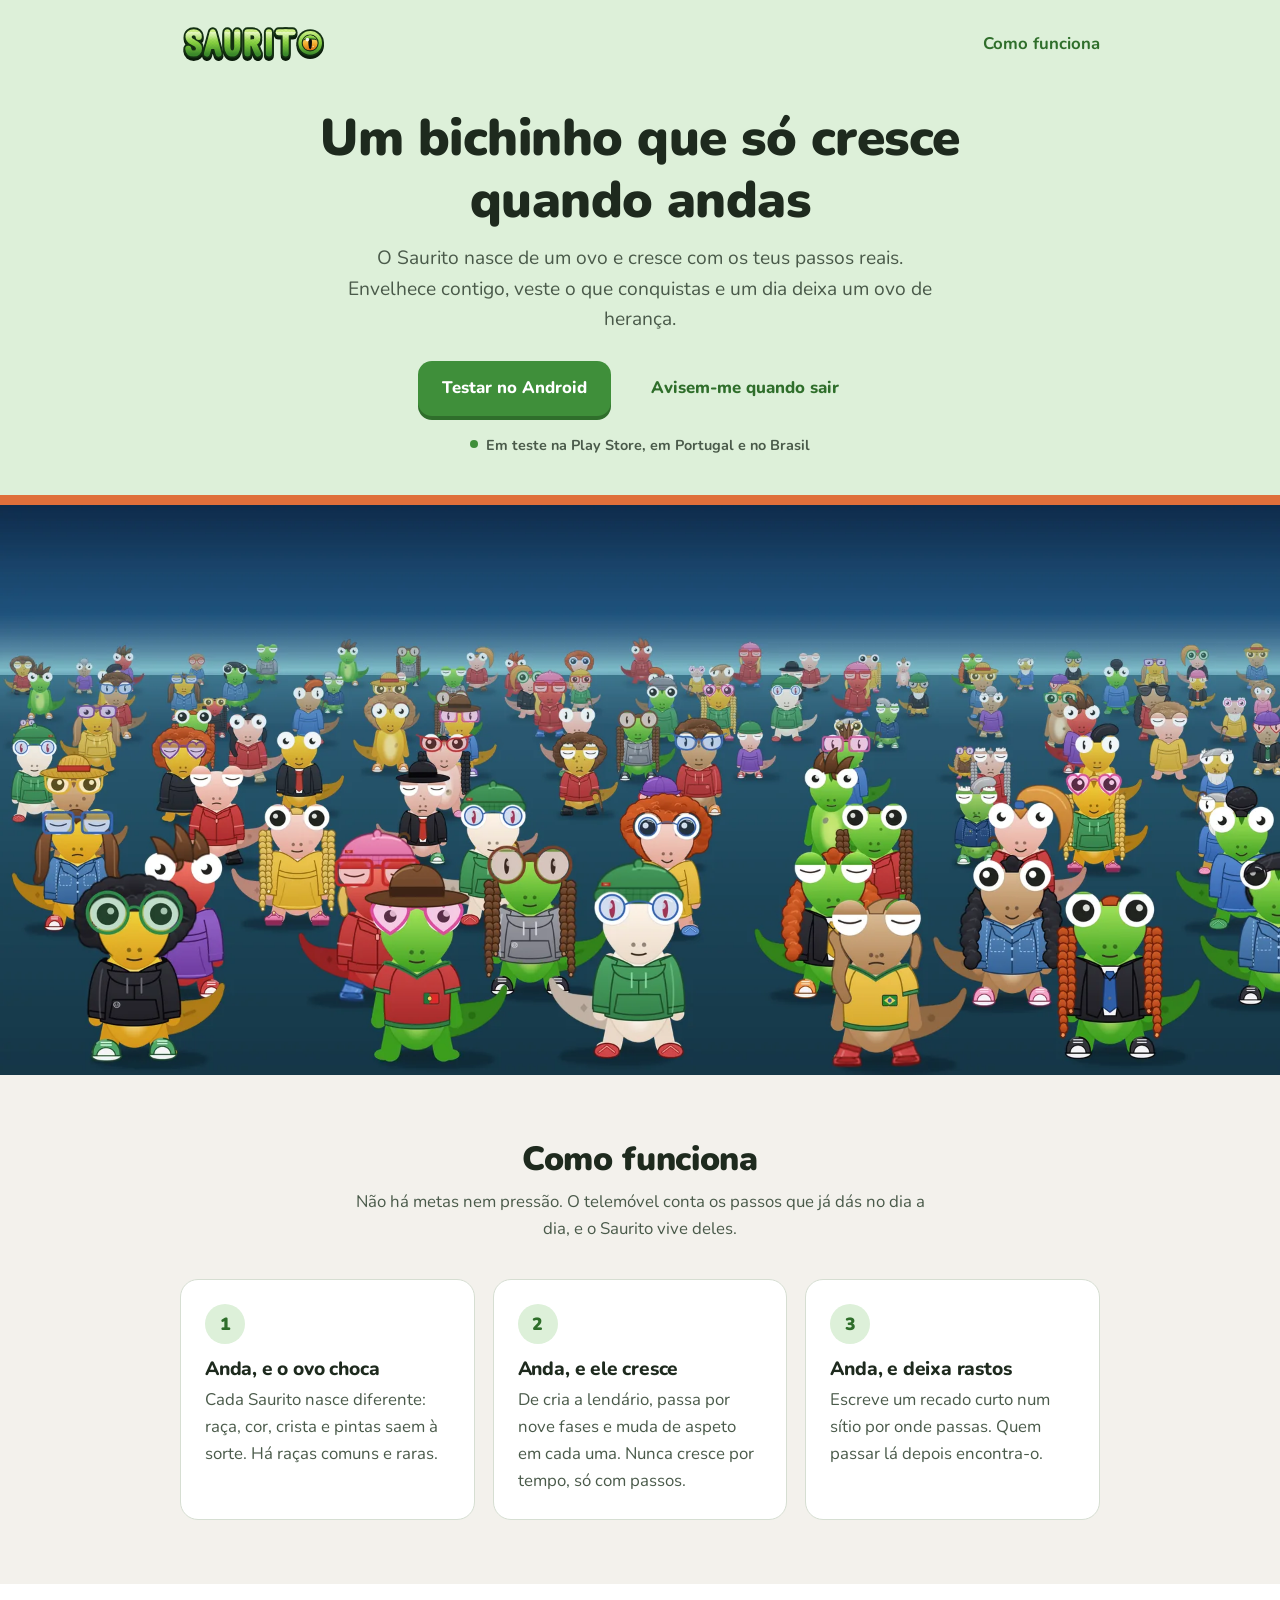
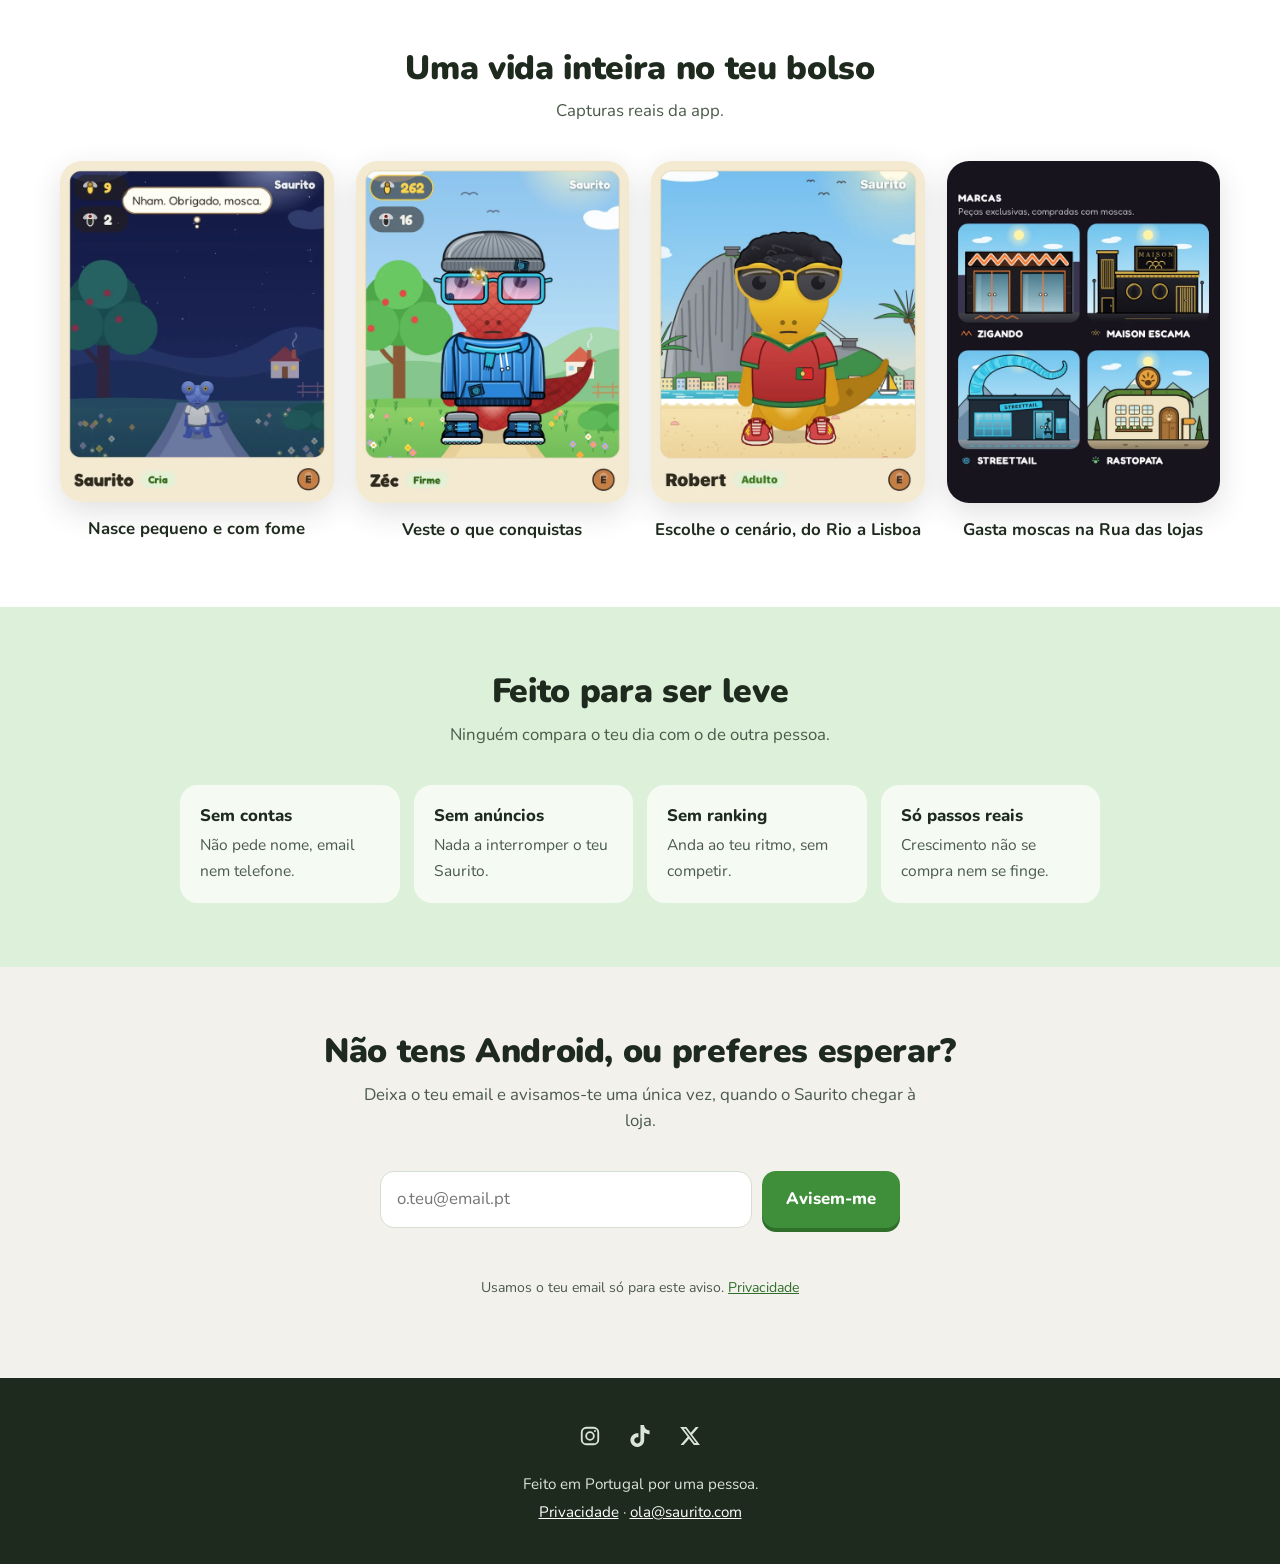
==== index.html @ a71d3ce8 "Troca o Romario (roupa desalinhada) pelo Ze no campo Co-Authored-By: Claude Opus 5.5 (1M context) <n" ====
<!doctype html>
<html lang="pt-PT">
<head>
<meta charset="utf-8" />
<meta name="viewport" content="width=device-width, initial-scale=1" />
<link rel="canonical" href="https://saurito.com/" />
<link rel="icon" href="/favicon.svg" type="image/svg+xml" />
<link rel="apple-touch-icon" href="/icon-512.png" />
<title>Saurito: um bichinho que cresce com os teus passos</title>
<meta name="description" content="O Saurito nasce de um ovo e só cresce quando andas. Passos reais, sem contas, sem anúncios e sem ranking. Em teste no Android." />
<meta property="og:title" content="Saurito" />
<meta property="og:description" content="Um bichinho que nasce de um ovo e só cresce quando andas." />
<meta property="og:type" content="website" />
<meta property="og:url" content="https://saurito.com/" />
<meta property="og:image" content="https://saurito.com/og.png" />
<meta property="og:image:width" content="1200" />
<meta property="og:image:height" content="630" />
<meta property="og:image:alt" content="Saurito, um bichinho verde que cresce com os teus passos" />
<meta name="twitter:card" content="summary_large_image" />
<meta name="twitter:image" content="https://saurito.com/og.png" />
<script type="application/ld+json">
{
  "@context": "https://schema.org",
  "@type": "Organization",
  "name": "Saurito",
  "url": "https://saurito.com/",
  "logo": "https://saurito.com/icon-512.png",
  "sameAs": [
    "https://www.instagram.com/saurito.app",
    "https://www.tiktok.com/@saurito.app",
    "https://x.com/sauritoapp"
  ]
}
</script>
<link rel="preload" href="/fontes/nunito-latin.woff2" as="font" type="font/woff2" crossorigin />
<link rel="stylesheet" href="/estilo.css" />
<style>
  /* Topo: promessa + botão, com a multidão logo a seguir */
  .topo { background: var(--parede); text-align: center; padding: 8px 0 0; }
  .topo h1 { font-size: clamp(2rem, 5.5vw, 3.2rem); font-weight: 900; margin: 28px auto 12px; max-width: 14em; }
  .topo .sub { font-size: 1.2rem; color: var(--suave); margin: 0 auto 26px; max-width: 32em; }
  .acoes { display: flex; flex-wrap: wrap; gap: 10px 16px; justify-content: center; align-items: center; }
  .estado { display: inline-block; margin: 18px 0 0; font-size: .9rem; font-weight: 700; color: var(--suave); }
  .estado::before { content: ""; display: inline-block; width: 8px; height: 8px; border-radius: 50%; background: var(--destaque); margin-right: 8px; vertical-align: 2px; }
  .multidao { margin: 36px 0 0; background: var(--noite); border-top: 10px solid var(--rodape); }
  .multidao img { display: block; width: 100%; max-width: 1600px; height: auto; margin: 0 auto; }
  @media (max-width: 640px) { .multidao img { height: 300px; object-fit: cover; object-position: 50% 75%; } }

  /* Secções */
  section.bloco { padding: 64px 0; }
  .bloco h2 { font-size: clamp(1.6rem, 3.5vw, 2.1rem); font-weight: 900; text-align: center; margin: 0 0 10px; }
  .bloco .intro { text-align: center; color: var(--suave); max-width: 34em; margin: 0 auto 36px; }

  /* Como funciona: três passos, o andar é sempre o verbo */
  .passos { list-style: none; padding: 0; margin: 0; display: grid; gap: 18px; grid-template-columns: repeat(auto-fit, minmax(240px, 1fr)); counter-reset: p; }
  .passos li { background: var(--branco); border: 1px solid var(--borda); border-radius: var(--raio); padding: 24px; counter-increment: p; }
  .passos li::before {
    content: counter(p); display: flex; align-items: center; justify-content: center;
    width: 40px; height: 40px; border-radius: 50%; margin-bottom: 14px;
    background: var(--parede); color: var(--destaque-escuro); font-weight: 900; font-size: 1.1rem;
  }
  .passos h3 { font-size: 1.2rem; font-weight: 800; margin: 0 0 6px; }
  .passos p { margin: 0; color: var(--suave); }


  /* Capturas reais da app */
  .jogo { background: var(--branco); }
  .jogo .contentor { max-width: 1200px; }
  .capturas { list-style: none; padding: 0; margin: 0; display: grid; gap: 22px; grid-template-columns: repeat(4, 1fr); }
  @media (max-width: 1000px) and (min-width: 721px) { .capturas { grid-template-columns: repeat(2, 1fr); max-width: 620px; margin: 0 auto; } }
  .capturas figure { margin: 0; text-align: center; }
  .capturas img { display: block; width: 100%; height: auto; border-radius: 22px; box-shadow: 0 10px 30px rgba(30,42,30,.14); }
  .capturas figcaption { margin-top: 14px; font-weight: 700; }
  @media (max-width: 720px) {
    /* No telemóvel passam a uma fila que se desliza para o lado */
    .capturas { grid-template-columns: none; grid-auto-flow: column; grid-auto-columns: 72%; overflow-x: auto; scroll-snap-type: x mandatory; padding: 0 20px 12px; margin: 0 -20px; }
    .capturas li { scroll-snap-align: center; }
  }

  /* Promessas: o que o Saurito nunca faz */
  .promessas { background: var(--parede); }
  .lista-promessas { list-style: none; padding: 0; margin: 0; display: grid; gap: 14px; grid-template-columns: repeat(auto-fit, minmax(200px, 1fr)); }
  .lista-promessas li { background: rgba(255,255,255,.7); border-radius: var(--raio); padding: 18px 20px; }
  .lista-promessas b { display: block; font-weight: 800; margin-bottom: 2px; }
  .lista-promessas span { color: var(--suave); font-size: .97rem; }

  /* Aviso por email, para quem não tem Android ou prefere esperar */
  .aviso { text-align: center; }
  .aviso form { display: flex; gap: 10px; flex-wrap: wrap; justify-content: center; max-width: 520px; margin: 0 auto; }
  .aviso input[type=email] {
    flex: 1 1 240px; min-width: 0; padding: 14px 16px; font: inherit;
    border: 1px solid var(--borda); border-radius: 14px; background: var(--branco); color: var(--texto);
  }
  .hp { position: absolute; left: -9999px; }
  #msg { min-height: 1.6em; margin: 14px 0 0; font-weight: 700; }
  #msg.erro { color: #B3261E; }
  .peq { font-size: .88rem; color: var(--suave); margin-top: 8px; }
</style>
</head>
<body>
<header class="topo">
  <div class="barra">
    <a class="logo" href="/" aria-label="Saurito, página inicial"><img src="/img/saurito-logo.svg" width="545" height="146" alt="Saurito" /></a>
    <nav><a href="#como-funciona">Como funciona</a></nav>
  </div>
  <div class="contentor">
    <h1>Um bichinho que só cresce quando andas</h1>
    <p class="sub">O Saurito nasce de um ovo e cresce com os teus passos reais. Envelhece contigo, veste o que conquistas e um dia deixa um ovo de herança.</p>
    <div class="acoes">
      <a class="btn btn-principal" href="/testar/">Testar no Android</a>
      <a class="btn btn-secundario" href="#aviso">Avisem-me quando sair</a>
    </div>
    <p class="estado">Em teste na Play Store, em Portugal e no Brasil</p>
  </div>
  <figure class="multidao">
    <img src="/img/multidao.webp" width="1920" height="855" fetchpriority="high"
         alt="Dezenas de Sauritos, lagartos de cores diferentes, com chapéus, óculos, casacos, vestidos e fatos, todos de pé numa planície azul." />
  </figure>
</header>

<main>
  <section class="bloco" id="como-funciona" aria-labelledby="cf-t">
    <div class="contentor">
      <h2 id="cf-t">Como funciona</h2>
      <p class="intro">Não há metas nem pressão. O telemóvel conta os passos que já dás no dia a dia, e o Saurito vive deles.</p>
      <ol class="passos">
        <li>
          <h3>Anda, e o ovo choca</h3>
          <p>Cada Saurito nasce diferente: raça, cor, crista e pintas saem à sorte. Há raças comuns e raras.</p>
        </li>
        <li>
          <h3>Anda, e ele cresce</h3>
          <p>De cria a lendário, passa por nove fases e muda de aspeto em cada uma. Nunca cresce por tempo, só com passos.</p>
        </li>
        <li>
          <h3>Anda, e deixa rastos</h3>
          <p>Escreve um recado curto num sítio por onde passas. Quem passar lá depois encontra-o.</p>
        </li>
      </ol>
    </div>
  </section>

  <section class="bloco jogo" aria-labelledby="jg-t">
    <div class="contentor">
      <h2 id="jg-t">Uma vida inteira no teu bolso</h2>
      <p class="intro">Capturas reais da app.</p>
      <ul class="capturas">
        <li><figure><img src="/img/app/cria-noite.webp" width="640" height="799" loading="lazy" alt="Um Saurito azul acabado de nascer, de t-shirt, num caminho à noite, a dizer: Nham. Obrigado, mosca." /><figcaption>Nasce pequeno e com fome</figcaption></figure></li>
        <li><figure><img src="/img/app/zec-campo.webp" width="640" height="800" loading="lazy" alt="O Zéc, um Saurito vermelho de gorro, óculos azuis, camisola e ténis, num campo com uma árvore e uma casa." /><figcaption>Veste o que conquistas</figcaption></figure></li>
        <li><figure><img src="/img/app/robert-rio.webp" width="640" height="800" loading="lazy" alt="O Robert, um Saurito amarelo com cabelo encaracolado, óculos de sol e camisola de Portugal, numa praia do Rio de Janeiro." /><figcaption>Escolhe o cenário, do Rio a Lisboa</figcaption></figure></li>
        <li><figure><img src="/img/app/rua-lojas.webp" width="640" height="800" loading="lazy" alt="A Rua das lojas da app, com quatro marcas: Zigando, Maison Escama, Streettail e Rastopata." /><figcaption>Gasta moscas na Rua das lojas</figcaption></figure></li>
      </ul>
    </div>
  </section>

  <section class="bloco promessas" aria-labelledby="pr-t">
    <div class="contentor">
      <h2 id="pr-t">Feito para ser leve</h2>
      <p class="intro">Ninguém compara o teu dia com o de outra pessoa.</p>
      <ul class="lista-promessas">
        <li><b>Sem contas</b><span>Não pede nome, email nem telefone.</span></li>
        <li><b>Sem anúncios</b><span>Nada a interromper o teu Saurito.</span></li>
        <li><b>Sem ranking</b><span>Anda ao teu ritmo, sem competir.</span></li>
        <li><b>Só passos reais</b><span>Crescimento não se compra nem se finge.</span></li>
      </ul>
    </div>
  </section>

  <section class="bloco aviso" id="aviso" aria-labelledby="av-t">
    <div class="contentor">
      <h2 id="av-t">Não tens Android, ou preferes esperar?</h2>
      <p class="intro">Deixa o teu email e avisamos-te uma única vez, quando o Saurito chegar à loja.</p>
      <form id="form" novalidate>
        <label for="email" class="so-leitores">O teu email</label>
        <input id="email" type="email" name="email" placeholder="o.teu@email.pt" autocomplete="email" required />
        <input class="hp" type="text" name="site" tabindex="-1" autocomplete="off" aria-hidden="true" />
        <button id="btn" class="btn btn-principal" type="submit">Avisem-me</button>
      </form>
      <p id="msg" role="status" aria-live="polite"></p>
      <p class="peq">Usamos o teu email só para este aviso. <a href="/privacidade/">Privacidade</a></p>
    </div>
  </section>
</main>

<footer class="rodape">
  <ul class="redes">
    <li><a href="https://www.instagram.com/saurito.app" target="_blank" rel="noopener" aria-label="Saurito no Instagram"><svg viewBox="0 0 24 24" width="24" height="24" aria-hidden="true" fill="none" stroke="currentColor" stroke-width="2"><rect x="3" y="3" width="18" height="18" rx="5"/><circle cx="12" cy="12" r="4.2"/><circle cx="17.4" cy="6.6" r="1.1" fill="currentColor" stroke="none"/></svg></a></li>
    <li><a href="https://www.tiktok.com/@saurito.app" target="_blank" rel="noopener" aria-label="Saurito no TikTok"><svg viewBox="0 0 24 24" width="24" height="24" aria-hidden="true" fill="currentColor"><path d="M12.525.02c1.31-.02 2.61-.01 3.91-.02.08 1.53.63 3.09 1.75 4.17 1.12 1.11 2.7 1.62 4.24 1.79v4.03c-1.44-.05-2.89-.35-4.2-.97-.57-.26-1.1-.59-1.62-.93-.01 2.92.01 5.84-.02 8.75-.08 1.4-.54 2.79-1.35 3.94-1.31 1.92-3.58 3.17-5.91 3.21-1.43.08-2.86-.31-4.08-1.03-2.02-1.19-3.44-3.37-3.65-5.71-.02-.5-.03-1-.01-1.49.18-1.9 1.12-3.72 2.58-4.96 1.66-1.44 3.98-2.13 6.15-1.72.02 1.48-.04 2.96-.04 4.44-.99-.32-2.15-.23-3.02.37-.63.41-1.11 1.04-1.36 1.75-.21.51-.15 1.07-.14 1.61.24 1.64 1.82 3.02 3.5 2.87 1.12-.01 2.19-.66 2.77-1.61.19-.33.4-.67.41-1.06.1-1.79.06-3.57.07-5.36.01-4.03-.01-8.05.02-12.07z"/></svg></a></li>
    <li><a href="https://x.com/sauritoapp" target="_blank" rel="noopener" aria-label="Saurito no X"><svg viewBox="0 0 24 24" width="24" height="24" aria-hidden="true" fill="currentColor"><path d="M18.244 2.25h3.308l-7.227 8.26 8.502 11.24H16.17l-5.214-6.817L4.99 21.75H1.68l7.73-8.835L1.254 2.25H8.08l4.713 6.231zm-1.161 17.52h1.833L7.084 4.126H5.117z"/></svg></a></li>
  </ul>
  <p>Feito em Portugal por uma pessoa.</p>
  <p><a href="/privacidade/">Privacidade</a> &middot; <a href="mailto:ola@saurito.com">ola@saurito.com</a></p>
</footer>
<script>
  // Chave publicavel do Supabase: feita para ir no cliente. A seguranca vem das
  // regras da tabela (RLS): so permite INSERT, nunca ler nem alterar emails.
  var URL_API = 'https://iaatdnccjzgxtibimgzm.supabase.co/rest/v1/lista_espera';
  var CHAVE = 'sb_publishable_gCdPa1T4cdYSAYN-0MdzkQ_I0tM_Y40';
  var form = document.getElementById('form');
  var msg = document.getElementById('msg');
  var btn = document.getElementById('btn');
  function dizer(t, erro) { msg.textContent = t; msg.className = erro ? 'erro' : ''; }
  form.addEventListener('submit', function (e) {
    e.preventDefault();
    if (form.site.value) return; // campo-armadilha para robos
    var email = form.email.value.trim().toLowerCase();
    if (!/^[^@\s]+@[^@\s]+\.[^@\s]+$/.test(email) || email.length > 200) {
      dizer('Esse email não parece certo. Experimenta outra vez.', true); return;
    }
    btn.disabled = true; dizer('A guardar…', false);
    fetch(URL_API, {
      method: 'POST',
      headers: { 'Content-Type': 'application/json', apikey: CHAVE, Authorization: 'Bearer ' + CHAVE, Prefer: 'return=minimal' },
      body: JSON.stringify({ email: email })
    }).then(function (r) {
      if (r.ok || r.status === 409) { form.reset(); dizer(r.ok ? 'Feito! Avisamos-te quando chegar. 🦎' : 'Já estás na lista. 🦎', false); }
      else { dizer('Não deu para guardar agora. Tenta daqui a um bocado.', true); }
    }).catch(function () {
      dizer('Sem ligação. Tenta daqui a um bocado.', true);
    }).then(function () { btn.disabled = false; });
  });
</script>
</body>
</html>
---- estilo.css ----
/* Estilo partilhado por todas as páginas do saurito.com.
   Cada página só acrescenta o que é dela; cores, letra, botões e rodapé vivem aqui. */
:root {
  --parede: #DDF0D9; --chao: #F3F1EC; --rodape: #DF6F3B; --noite: #1D3F52;
  --texto: #1E2A1E; --suave: #4A5A4A; --destaque: #3F8F3A; --destaque-escuro: #2F6E2B;
  --borda: #D6DED2; --branco: #fff;
  --raio: 18px;
  --letra: "Nunito", -apple-system, BlinkMacSystemFont, "Segoe UI", Roboto, Helvetica, Arial, sans-serif;
}
/* Nunito (SIL Open Font License), servida a partir deste site: sem pedidos à Google,
   por isso a política de privacidade continua certa ao dizer que não há rastreadores. */
@font-face {
  font-family: "Nunito"; font-style: normal; font-weight: 400 900; font-display: swap;
  src: url(/fontes/nunito-latin.woff2) format("woff2");
}
* { box-sizing: border-box; }
body {
  margin: 0; color: var(--texto); background: var(--chao);
  font-family: var(--letra); font-size: 1.05rem; line-height: 1.6;
  overflow-x: hidden; -webkit-font-smoothing: antialiased;
}
img { max-width: 100%; }
a { color: var(--destaque-escuro); }
a:focus-visible, button:focus-visible, input:focus-visible { outline: 3px solid var(--texto); outline-offset: 2px; }
h1, h2, h3 { line-height: 1.2; letter-spacing: -0.01em; }

.contentor { max-width: 960px; margin: 0 auto; padding: 0 20px; }

/* Barra do topo: logótipo à esquerda, atalho para testar à direita */
.barra { display: flex; align-items: center; justify-content: space-between; gap: 12px; padding: 16px 20px; max-width: 960px; margin: 0 auto; }
.barra .logo img { display: block; width: 150px; height: auto; }
.barra nav a { font-weight: 700; text-decoration: none; }

/* Botões */
.btn {
  display: inline-flex; align-items: center; justify-content: center; gap: 8px;
  padding: 14px 24px; border-radius: 14px; border: 0; cursor: pointer;
  font: inherit; font-weight: 800; text-decoration: none; transition: background-color .15s, transform .15s;
}
.btn-principal { background: var(--destaque); color: #fff; box-shadow: 0 4px 0 var(--destaque-escuro); }
.btn-principal:hover { background: var(--destaque-escuro); }
.btn-principal:active { transform: translateY(2px); box-shadow: 0 2px 0 var(--destaque-escuro); }
.btn-secundario { background: transparent; color: var(--destaque-escuro); }
.btn-secundario:hover { text-decoration: underline; }
.btn:disabled { opacity: .6; cursor: default; }

/* Rodapé comum */
.rodape { background: var(--texto); color: #DCE5DA; padding: 36px 20px; text-align: center; font-size: .95rem; }
.rodape a { color: #fff; }
.rodape .redes { list-style: none; padding: 0; margin: 0 0 14px; display: flex; gap: 6px; justify-content: center; }
.rodape .redes a {
  display: inline-flex; align-items: center; justify-content: center;
  width: 44px; height: 44px; border-radius: 50%; color: #DCE5DA; transition: background-color .15s, color .15s;
}
.rodape .redes a:hover { background: rgba(255,255,255,.12); color: #fff; }
.rodape .redes svg { width: 22px; height: 22px; }
.rodape p { margin: 4px 0; }

.so-leitores { position: absolute; width: 1px; height: 1px; overflow: hidden; clip: rect(0 0 0 0); white-space: nowrap; }
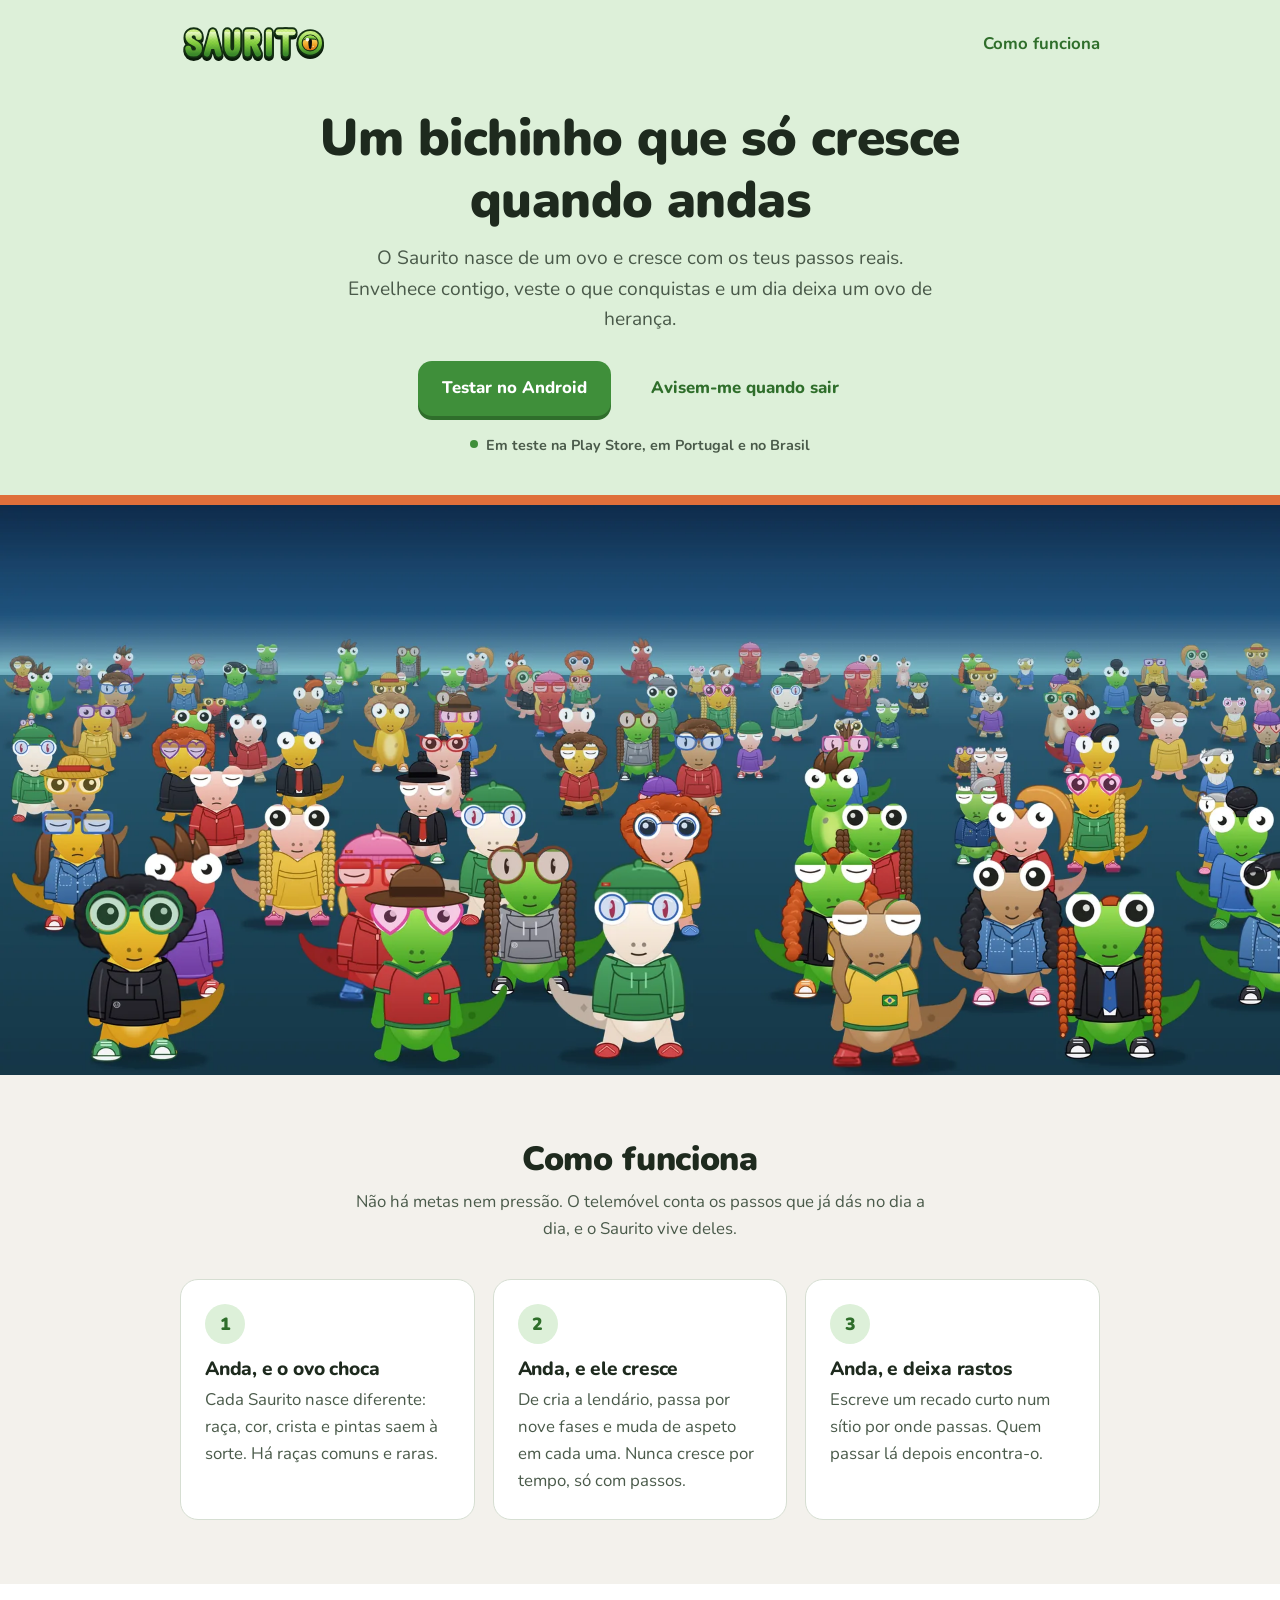
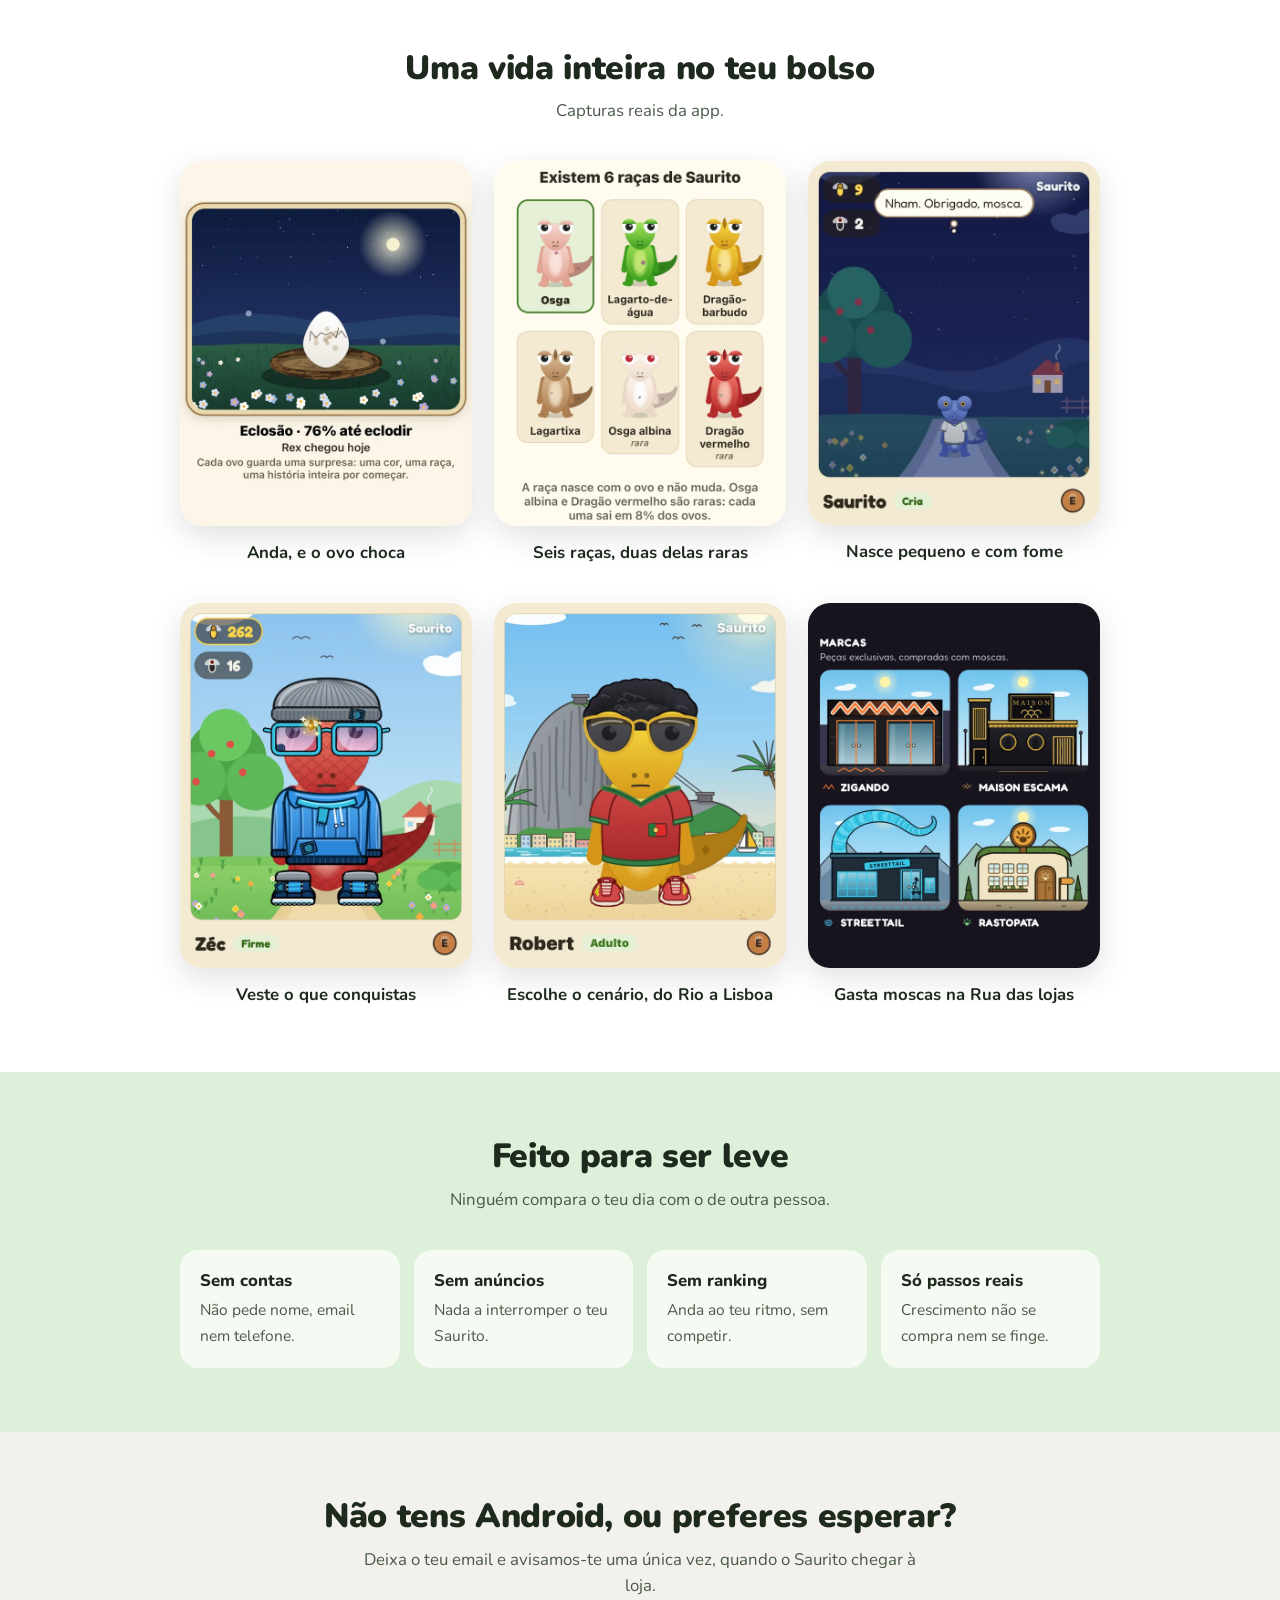
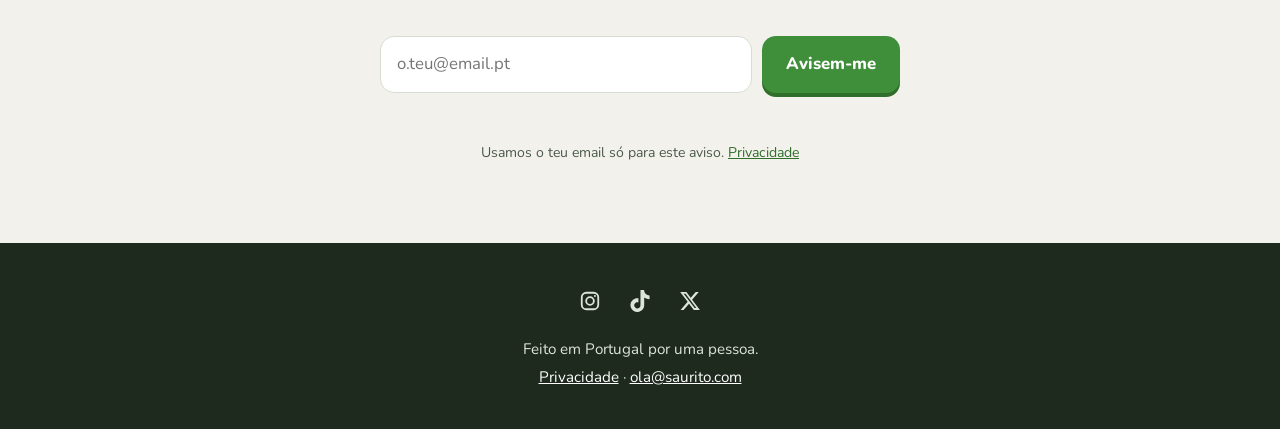
==== commit 9f4c0eae: "Ovo no ninho e as seis racas nas capturas (grelha de 3x2) Co-Authored-By: Claude Opus 5.5 (1M contex" ====
--- a/index.html
+++ b/index.html
@@ -65,9 +65,7 @@
 
   /* Capturas reais da app */
   .jogo { background: var(--branco); }
-  .jogo .contentor { max-width: 1200px; }
-  .capturas { list-style: none; padding: 0; margin: 0; display: grid; gap: 22px; grid-template-columns: repeat(4, 1fr); }
-  @media (max-width: 1000px) and (min-width: 721px) { .capturas { grid-template-columns: repeat(2, 1fr); max-width: 620px; margin: 0 auto; } }
+    .capturas { list-style: none; padding: 0; margin: 0; display: grid; gap: 22px; grid-template-columns: repeat(3, 1fr); row-gap: 36px; }
   .capturas figure { margin: 0; text-align: center; }
   .capturas img { display: block; width: 100%; height: auto; border-radius: 22px; box-shadow: 0 10px 30px rgba(30,42,30,.14); }
   .capturas figcaption { margin-top: 14px; font-weight: 700; }
@@ -145,6 +143,8 @@
       <h2 id="jg-t">Uma vida inteira no teu bolso</h2>
       <p class="intro">Capturas reais da app.</p>
       <ul class="capturas">
+        <li><figure><img src="/img/app/ovo-ninho.webp" width="640" height="800" loading="lazy" alt="Um ovo rachado num ninho, à noite, a 76% de chocar." /><figcaption>Anda, e o ovo choca</figcaption></figure></li>
+        <li><figure><img src="/img/app/racas.webp" width="640" height="800" loading="lazy" alt="As seis raças de Saurito: Osga, Lagarto-de-água, Dragão-barbudo, Lagartixa e as raras Osga albina e Dragão vermelho." /><figcaption>Seis raças, duas delas raras</figcaption></figure></li>
         <li><figure><img src="/img/app/cria-noite.webp" width="640" height="799" loading="lazy" alt="Um Saurito azul acabado de nascer, de t-shirt, num caminho à noite, a dizer: Nham. Obrigado, mosca." /><figcaption>Nasce pequeno e com fome</figcaption></figure></li>
         <li><figure><img src="/img/app/zec-campo.webp" width="640" height="800" loading="lazy" alt="O Zéc, um Saurito vermelho de gorro, óculos azuis, camisola e ténis, num campo com uma árvore e uma casa." /><figcaption>Veste o que conquistas</figcaption></figure></li>
         <li><figure><img src="/img/app/robert-rio.webp" width="640" height="800" loading="lazy" alt="O Robert, um Saurito amarelo com cabelo encaracolado, óculos de sol e camisola de Portugal, numa praia do Rio de Janeiro." /><figcaption>Escolhe o cenário, do Rio a Lisboa</figcaption></figure></li>
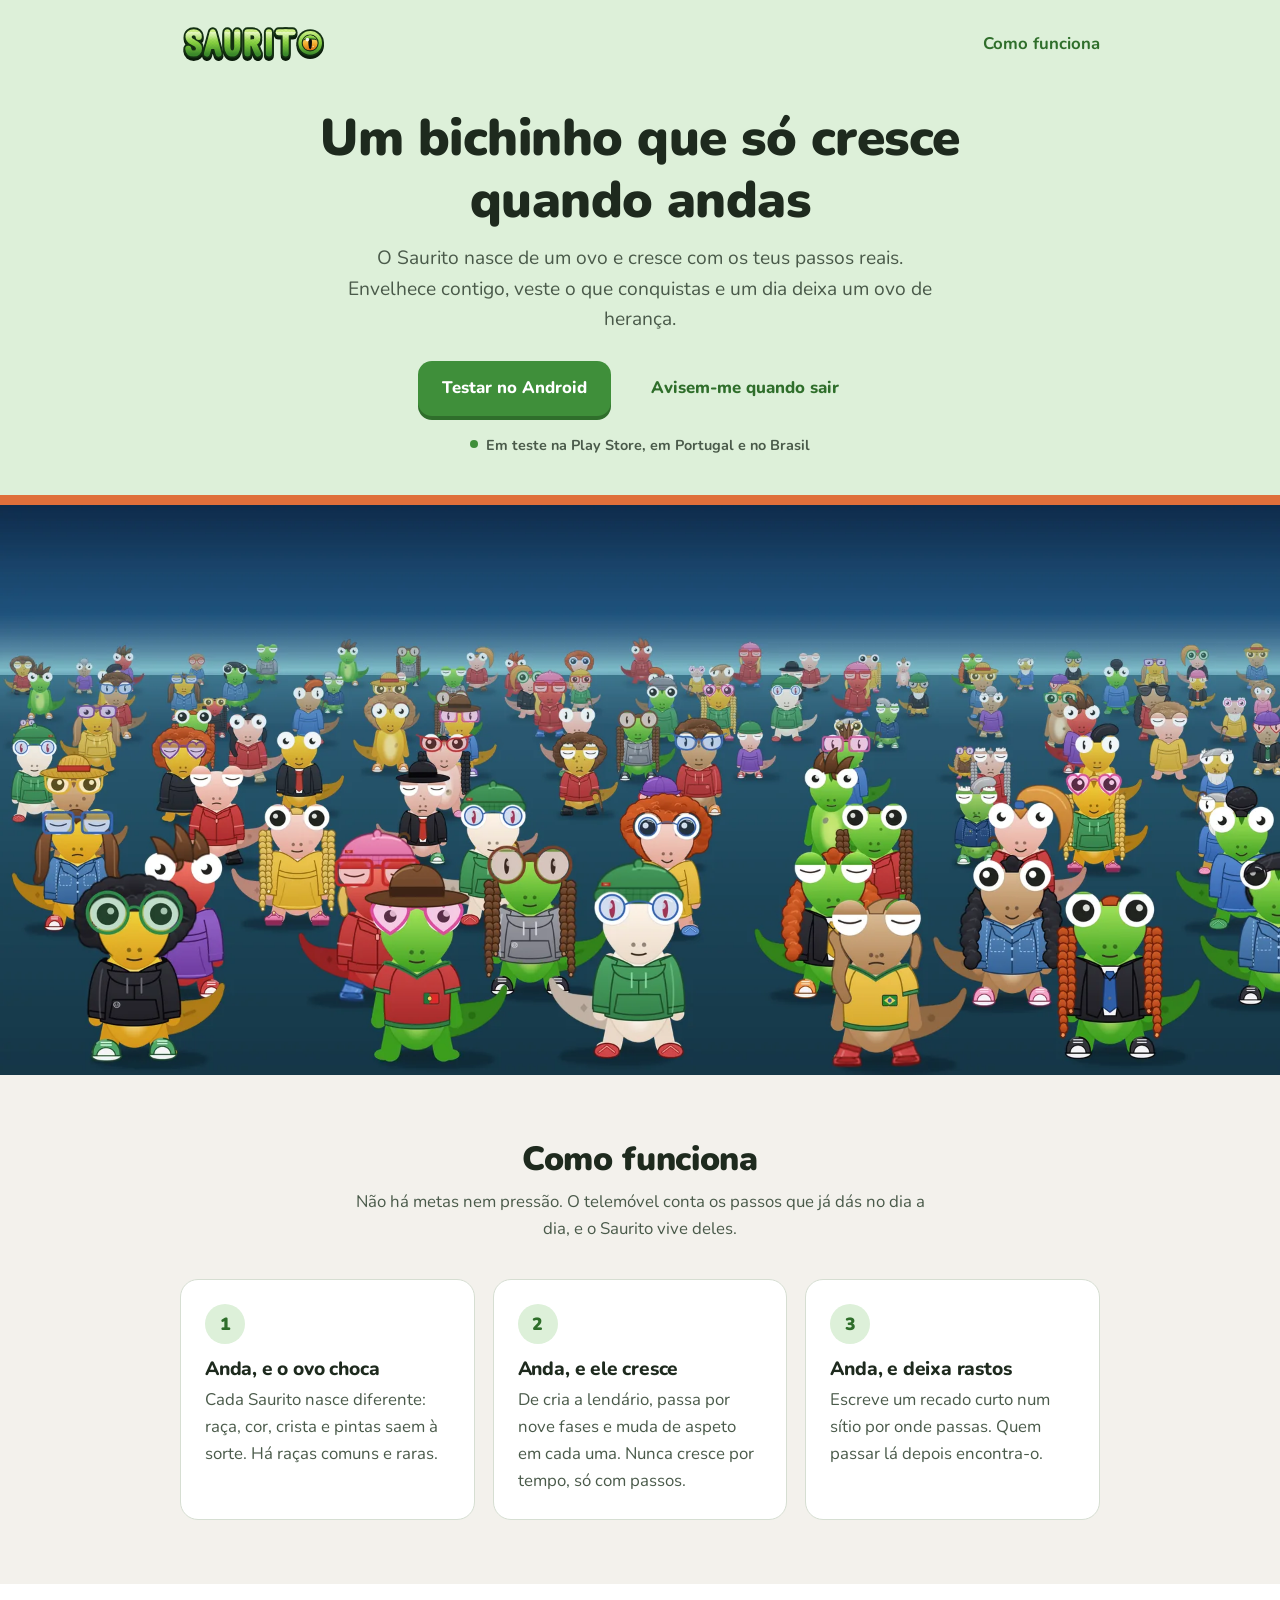
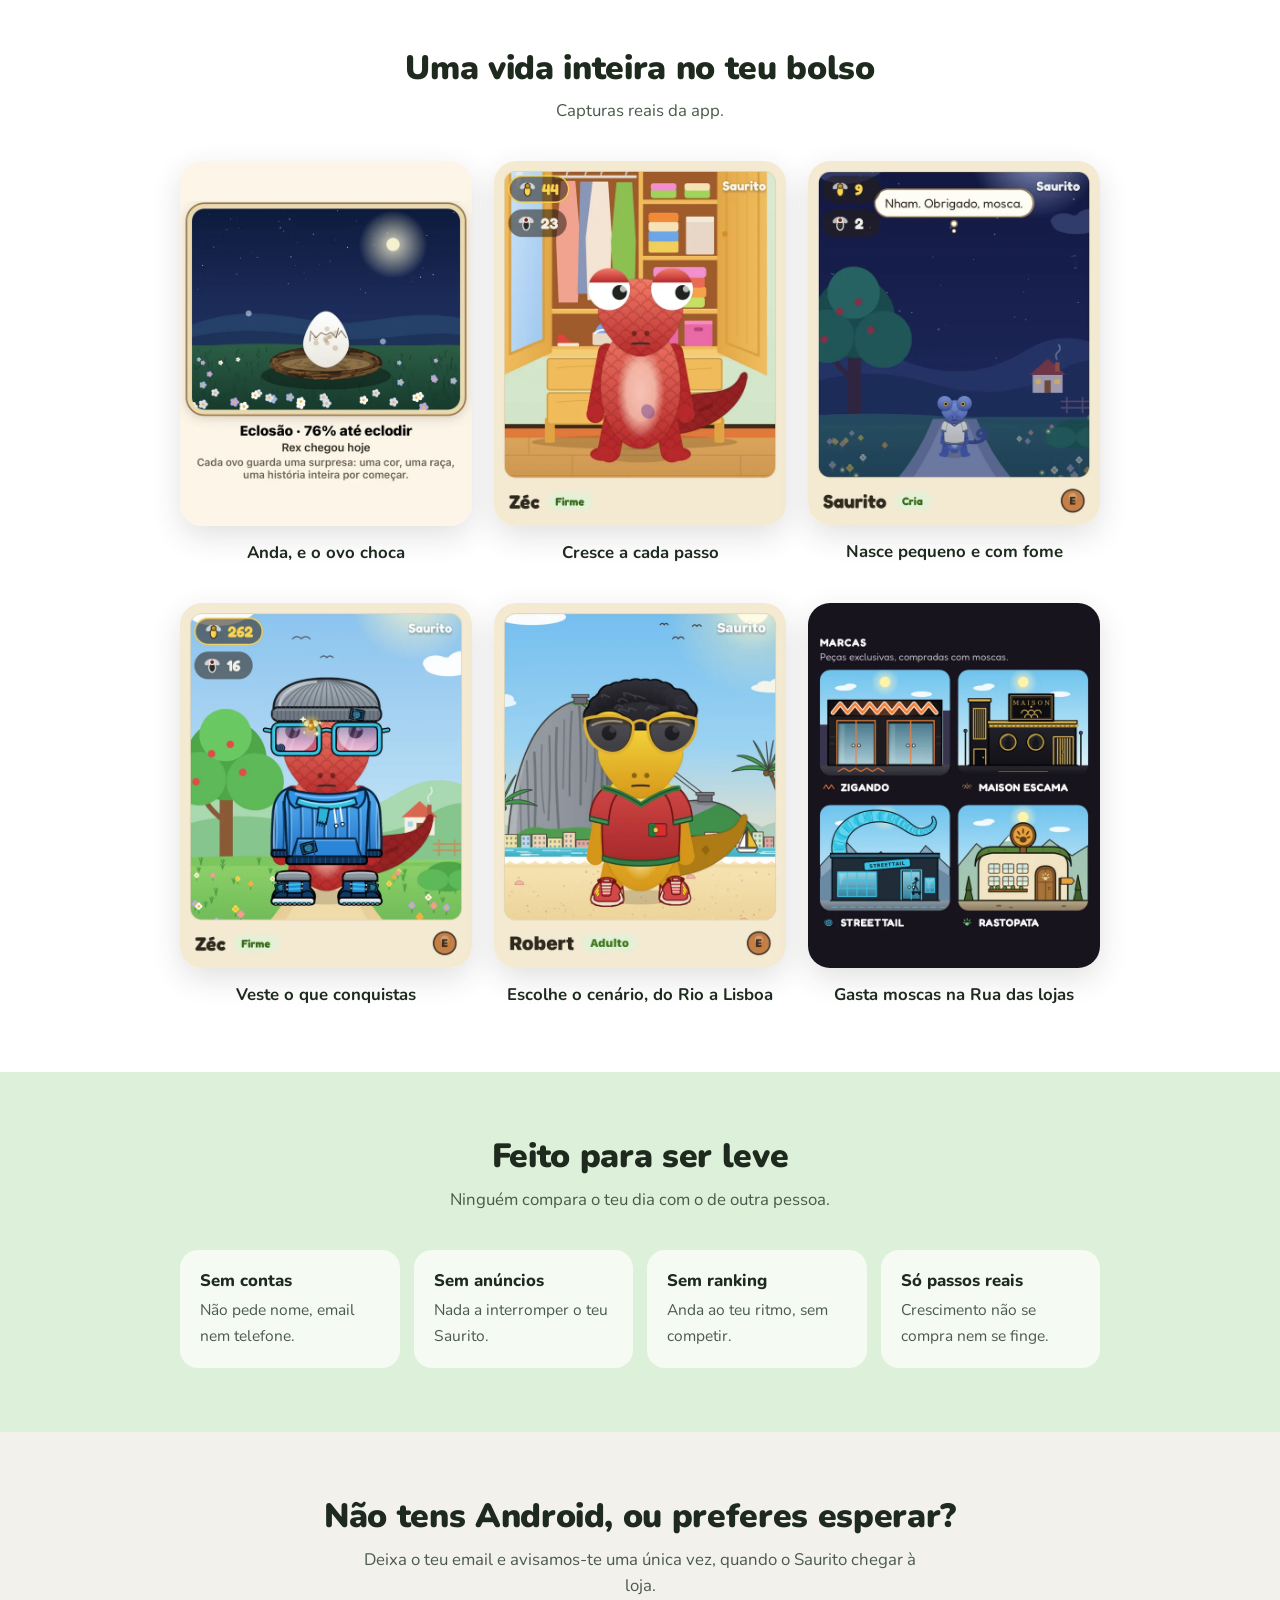
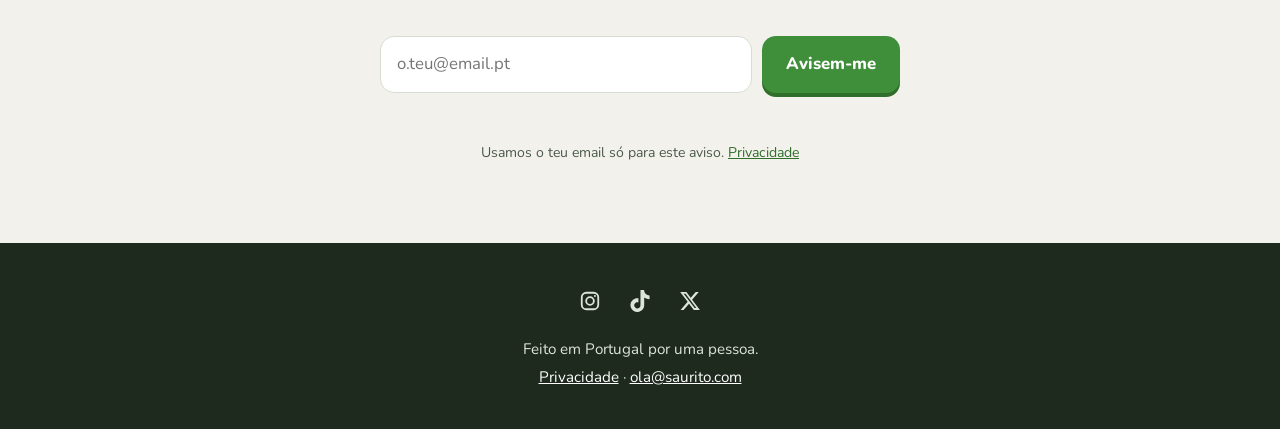
==== commit aa124740: "Tira a captura das 6 racas (a app tem 8) e poe o Zec no armario Co-Authored-By: Claude Opus 5.5 (1M " ====
--- a/index.html
+++ b/index.html
@@ -144,7 +144,7 @@
       <p class="intro">Capturas reais da app.</p>
       <ul class="capturas">
         <li><figure><img src="/img/app/ovo-ninho.webp" width="640" height="800" loading="lazy" alt="Um ovo rachado num ninho, à noite, a 76% de chocar." /><figcaption>Anda, e o ovo choca</figcaption></figure></li>
-        <li><figure><img src="/img/app/racas.webp" width="640" height="800" loading="lazy" alt="As seis raças de Saurito: Osga, Lagarto-de-água, Dragão-barbudo, Lagartixa e as raras Osga albina e Dragão vermelho." /><figcaption>Seis raças, duas delas raras</figcaption></figure></li>
+        <li><figure><img src="/img/app/zec-armario.webp" width="640" height="800" loading="lazy" alt="O Zéc, um Saurito vermelho já crescido, em frente ao armário aberto." /><figcaption>Cresce a cada passo</figcaption></figure></li>
         <li><figure><img src="/img/app/cria-noite.webp" width="640" height="799" loading="lazy" alt="Um Saurito azul acabado de nascer, de t-shirt, num caminho à noite, a dizer: Nham. Obrigado, mosca." /><figcaption>Nasce pequeno e com fome</figcaption></figure></li>
         <li><figure><img src="/img/app/zec-campo.webp" width="640" height="800" loading="lazy" alt="O Zéc, um Saurito vermelho de gorro, óculos azuis, camisola e ténis, num campo com uma árvore e uma casa." /><figcaption>Veste o que conquistas</figcaption></figure></li>
         <li><figure><img src="/img/app/robert-rio.webp" width="640" height="800" loading="lazy" alt="O Robert, um Saurito amarelo com cabelo encaracolado, óculos de sol e camisola de Portugal, numa praia do Rio de Janeiro." /><figcaption>Escolhe o cenário, do Rio a Lisboa</figcaption></figure></li>
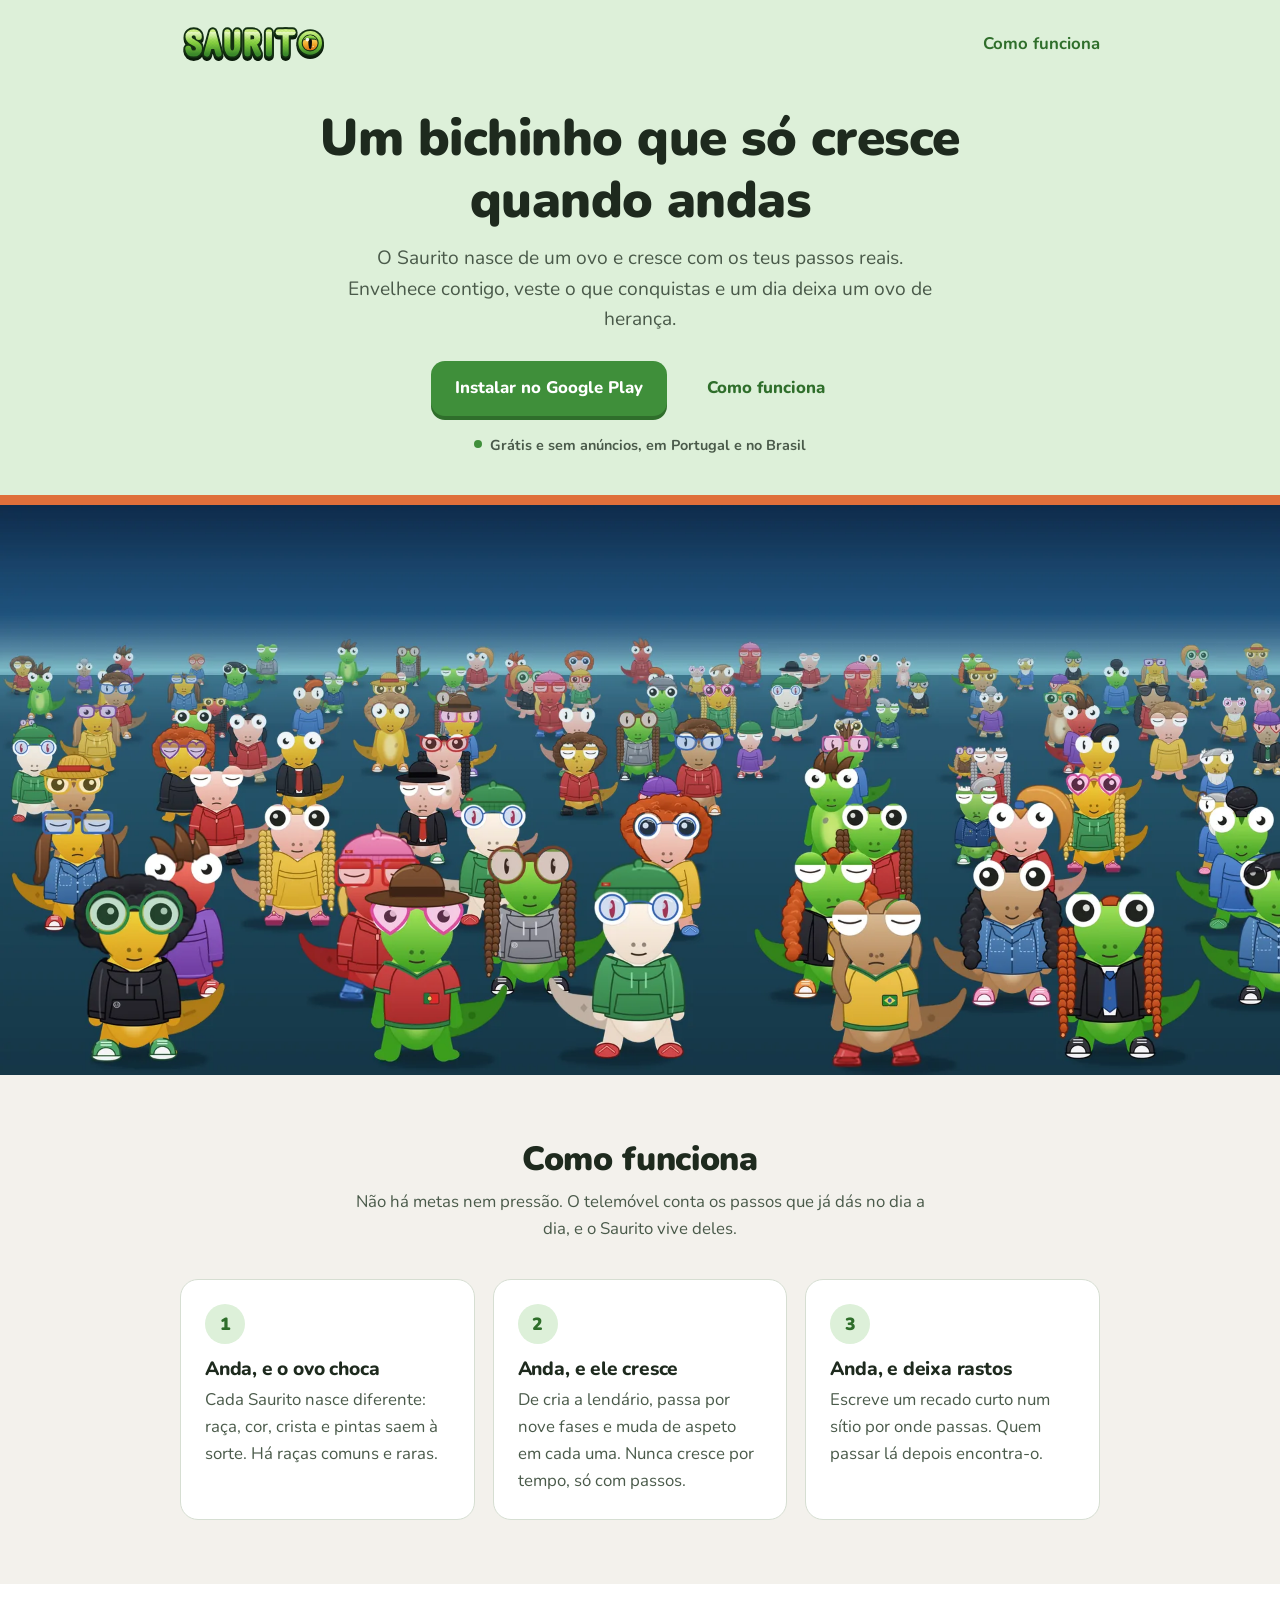
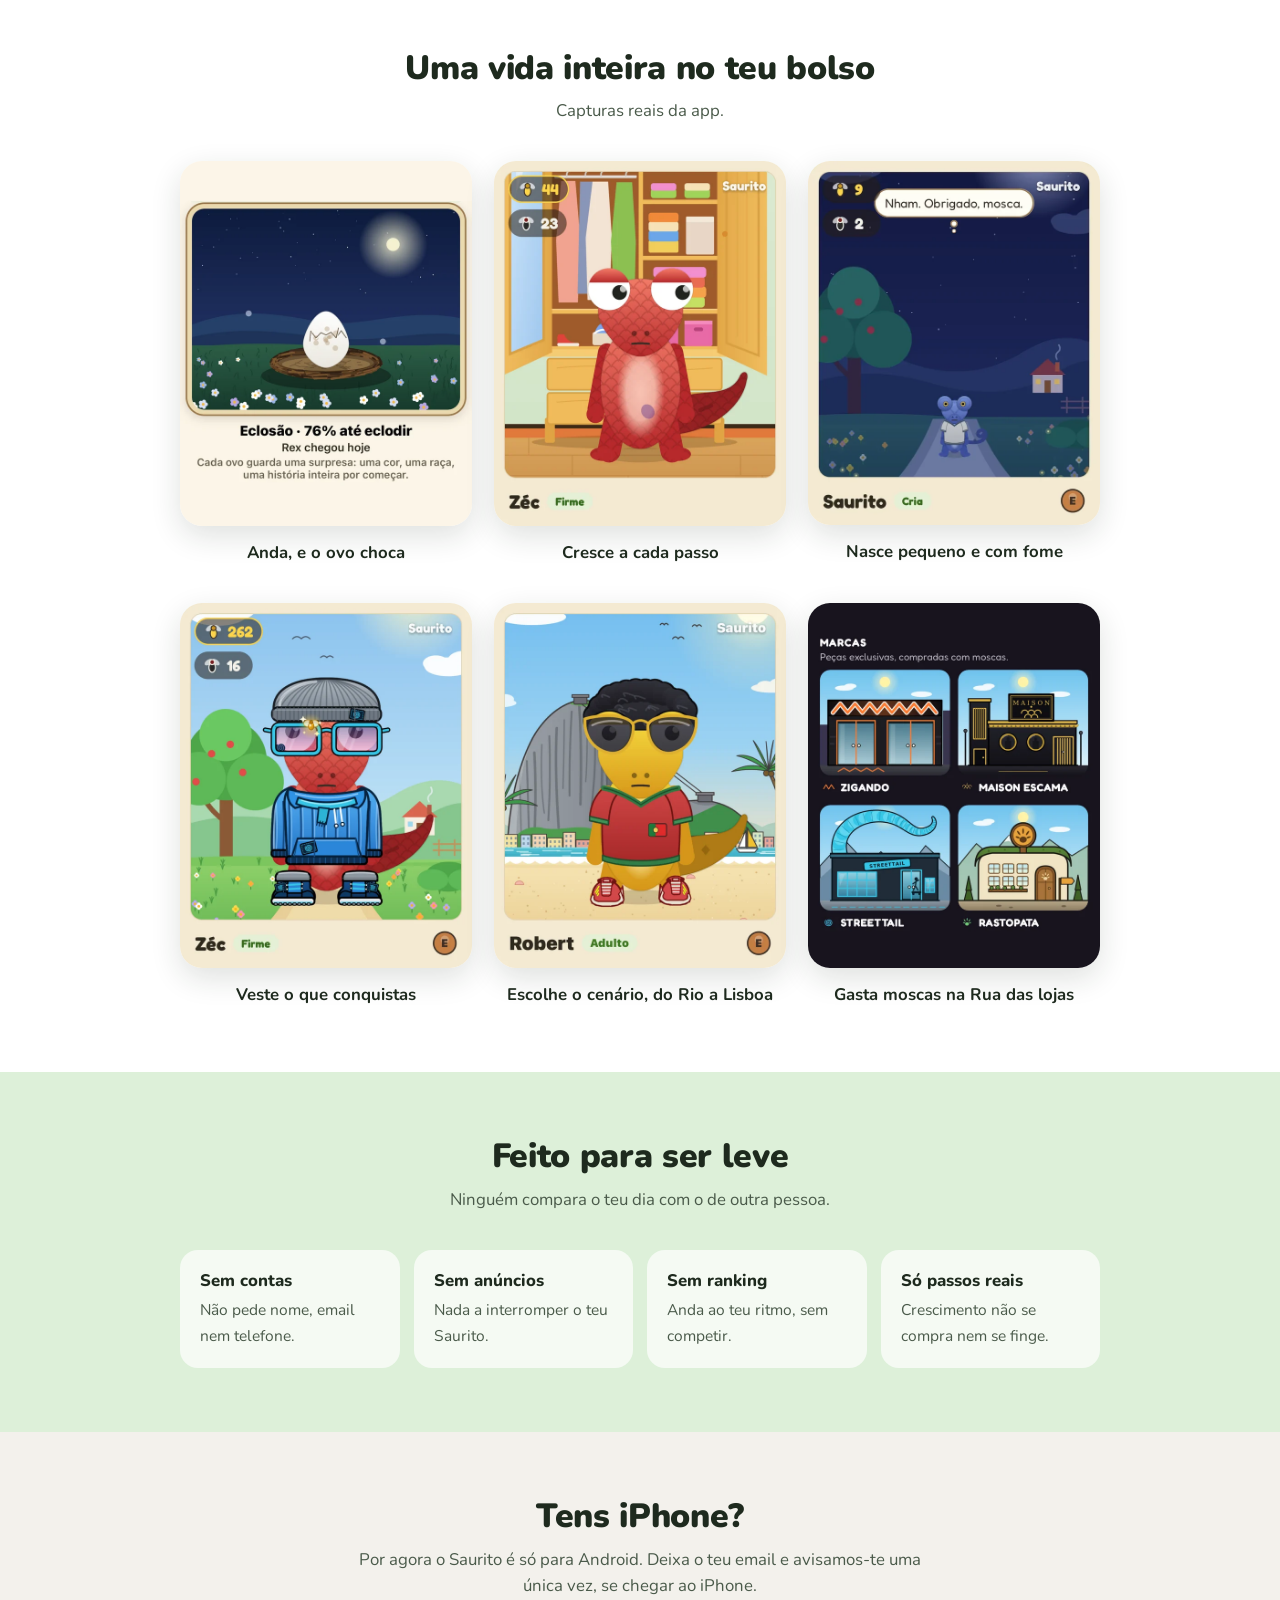
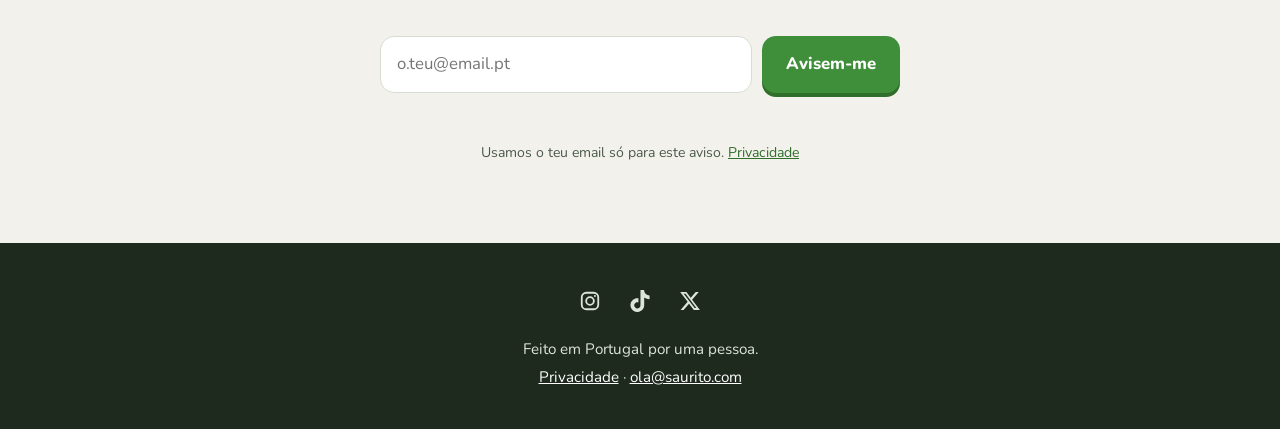
==== commit 08c10cad: "Site: a app já está na Google Play Botão principal passa a Instalar no Google Play, sai o texto de t" ====
--- a/index.html
+++ b/index.html
@@ -7,7 +7,7 @@
 <link rel="icon" href="/favicon.svg" type="image/svg+xml" />
 <link rel="apple-touch-icon" href="/icon-512.png" />
 <title>Saurito: um bichinho que cresce com os teus passos</title>
-<meta name="description" content="O Saurito nasce de um ovo e só cresce quando andas. Passos reais, sem contas, sem anúncios e sem ranking. Em teste no Android." />
+<meta name="description" content="O Saurito nasce de um ovo e só cresce quando andas. Passos reais, sem contas, sem anúncios e sem ranking. Grátis no Google Play." />
 <meta property="og:title" content="Saurito" />
 <meta property="og:description" content="Um bichinho que nasce de um ovo e só cresce quando andas." />
 <meta property="og:type" content="website" />
@@ -105,10 +105,10 @@
     <h1>Um bichinho que só cresce quando andas</h1>
     <p class="sub">O Saurito nasce de um ovo e cresce com os teus passos reais. Envelhece contigo, veste o que conquistas e um dia deixa um ovo de herança.</p>
     <div class="acoes">
-      <a class="btn btn-principal" href="/testar/">Testar no Android</a>
-      <a class="btn btn-secundario" href="#aviso">Avisem-me quando sair</a>
-    </div>
-    <p class="estado">Em teste na Play Store, em Portugal e no Brasil</p>
+      <a class="btn btn-principal" href="https://play.google.com/store/apps/details?id=com.andreconnan.passos" rel="noopener">Instalar no Google Play</a>
+      <a class="btn btn-secundario" href="#como-funciona">Como funciona</a>
+    </div>
+    <p class="estado">Grátis e sem anúncios, em Portugal e no Brasil</p>
   </div>
   <figure class="multidao">
     <img src="/img/multidao.webp" width="1920" height="855" fetchpriority="high"
@@ -168,8 +168,8 @@
 
   <section class="bloco aviso" id="aviso" aria-labelledby="av-t">
     <div class="contentor">
-      <h2 id="av-t">Não tens Android, ou preferes esperar?</h2>
-      <p class="intro">Deixa o teu email e avisamos-te uma única vez, quando o Saurito chegar à loja.</p>
+      <h2 id="av-t">Tens iPhone?</h2>
+      <p class="intro">Por agora o Saurito é só para Android. Deixa o teu email e avisamos-te uma única vez, se chegar ao iPhone.</p>
       <form id="form" novalidate>
         <label for="email" class="so-leitores">O teu email</label>
         <input id="email" type="email" name="email" placeholder="o.teu@email.pt" autocomplete="email" required />
@@ -213,7 +213,7 @@
       headers: { 'Content-Type': 'application/json', apikey: CHAVE, Authorization: 'Bearer ' + CHAVE, Prefer: 'return=minimal' },
       body: JSON.stringify({ email: email })
     }).then(function (r) {
-      if (r.ok || r.status === 409) { form.reset(); dizer(r.ok ? 'Feito! Avisamos-te quando chegar. 🦎' : 'Já estás na lista. 🦎', false); }
+      if (r.ok || r.status === 409) { form.reset(); dizer(r.ok ? 'Feito! Se chegar ao iPhone, avisamos-te. 🦎' : 'Já estás na lista. 🦎', false); }
       else { dizer('Não deu para guardar agora. Tenta daqui a um bocado.', true); }
     }).catch(function () {
       dizer('Sem ligação. Tenta daqui a um bocado.', true);
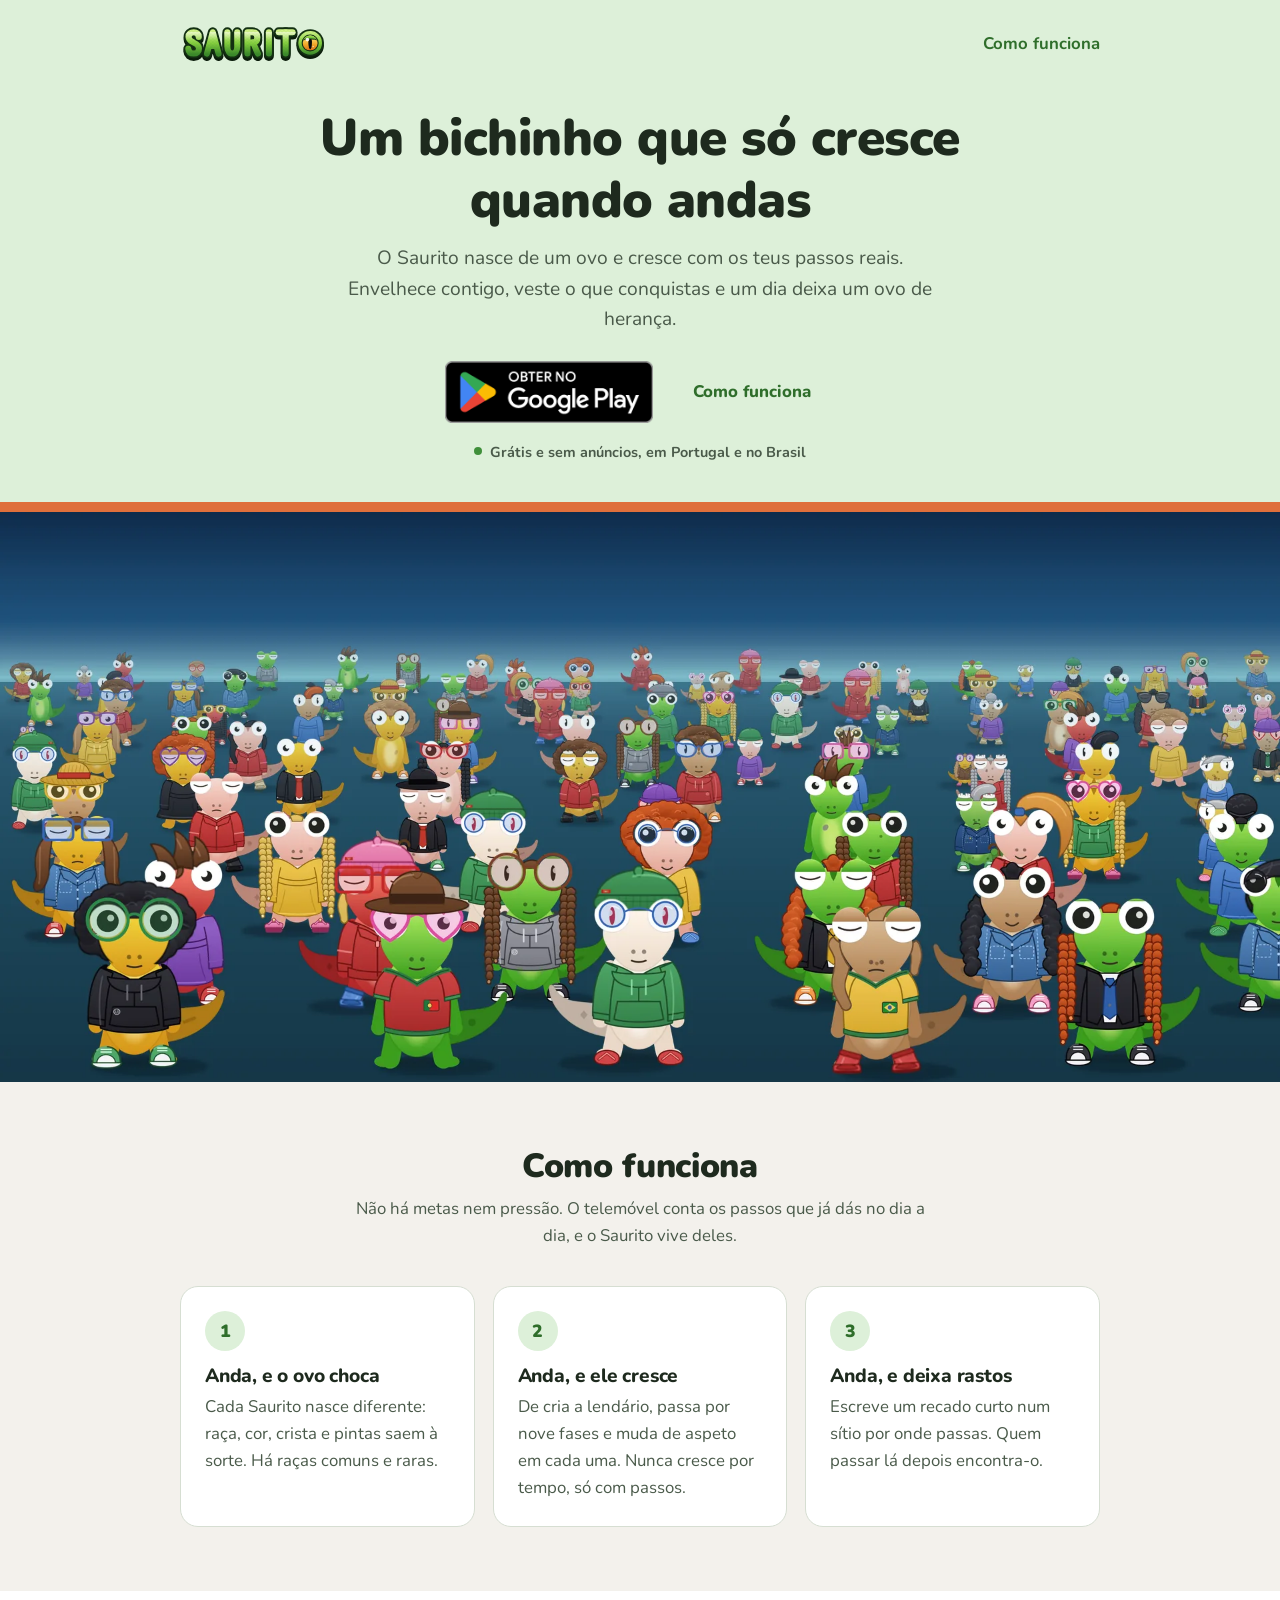
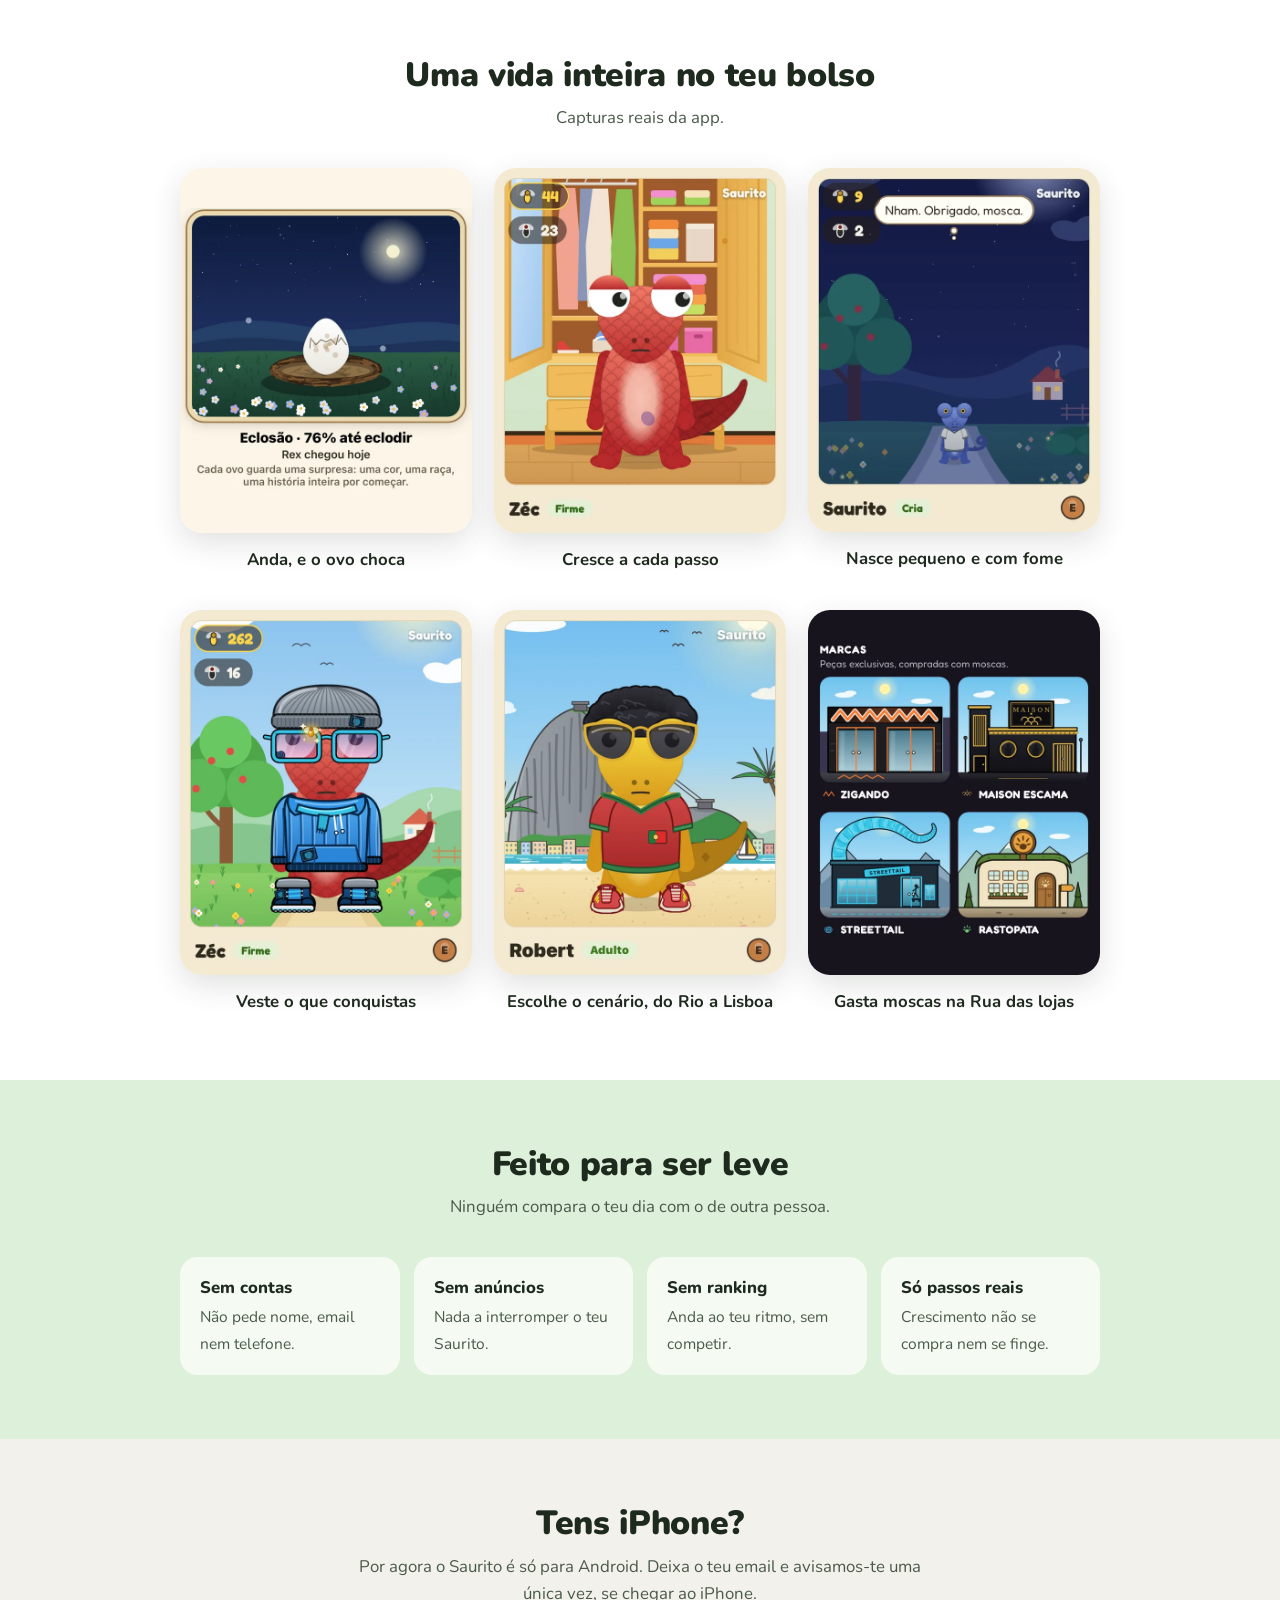
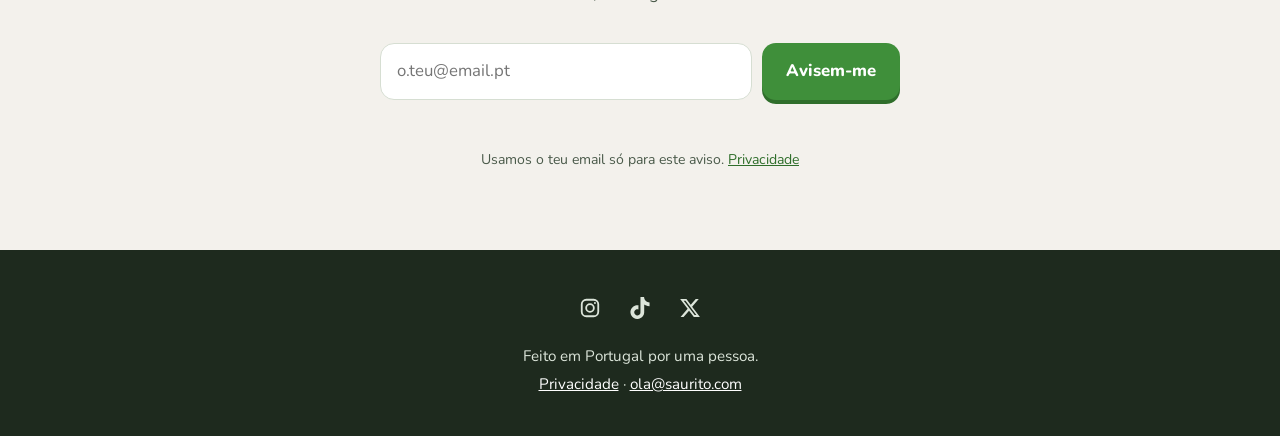
==== commit a90b66ad: "Selo oficial 'Obter no Google Play' (PT-PT) no topo do site Troca o botão de texto pelo selo oficial" ====
--- a/index.html
+++ b/index.html
@@ -93,6 +93,9 @@
   #msg { min-height: 1.6em; margin: 14px 0 0; font-weight: 700; }
   #msg.erro { color: #B3261E; }
   .peq { font-size: .88rem; color: var(--suave); margin-top: 8px; }
+  .selo-play { display: inline-block; line-height: 0; transition: transform .15s; }
+  .selo-play:hover { transform: translateY(-2px); }
+  .selo-play img { height: 62px; width: auto; }
 </style>
 </head>
 <body>
@@ -105,7 +108,7 @@
     <h1>Um bichinho que só cresce quando andas</h1>
     <p class="sub">O Saurito nasce de um ovo e cresce com os teus passos reais. Envelhece contigo, veste o que conquistas e um dia deixa um ovo de herança.</p>
     <div class="acoes">
-      <a class="btn btn-principal" href="https://play.google.com/store/apps/details?id=com.andreconnan.passos" rel="noopener">Instalar no Google Play</a>
+      <a class="selo-play" href="https://play.google.com/store/apps/details?id=com.andreconnan.passos" rel="noopener"><img src="/img/google-play-pt.png" width="478" height="142" alt="Obter no Google Play" /></a>
       <a class="btn btn-secundario" href="#como-funciona">Como funciona</a>
     </div>
     <p class="estado">Grátis e sem anúncios, em Portugal e no Brasil</p>
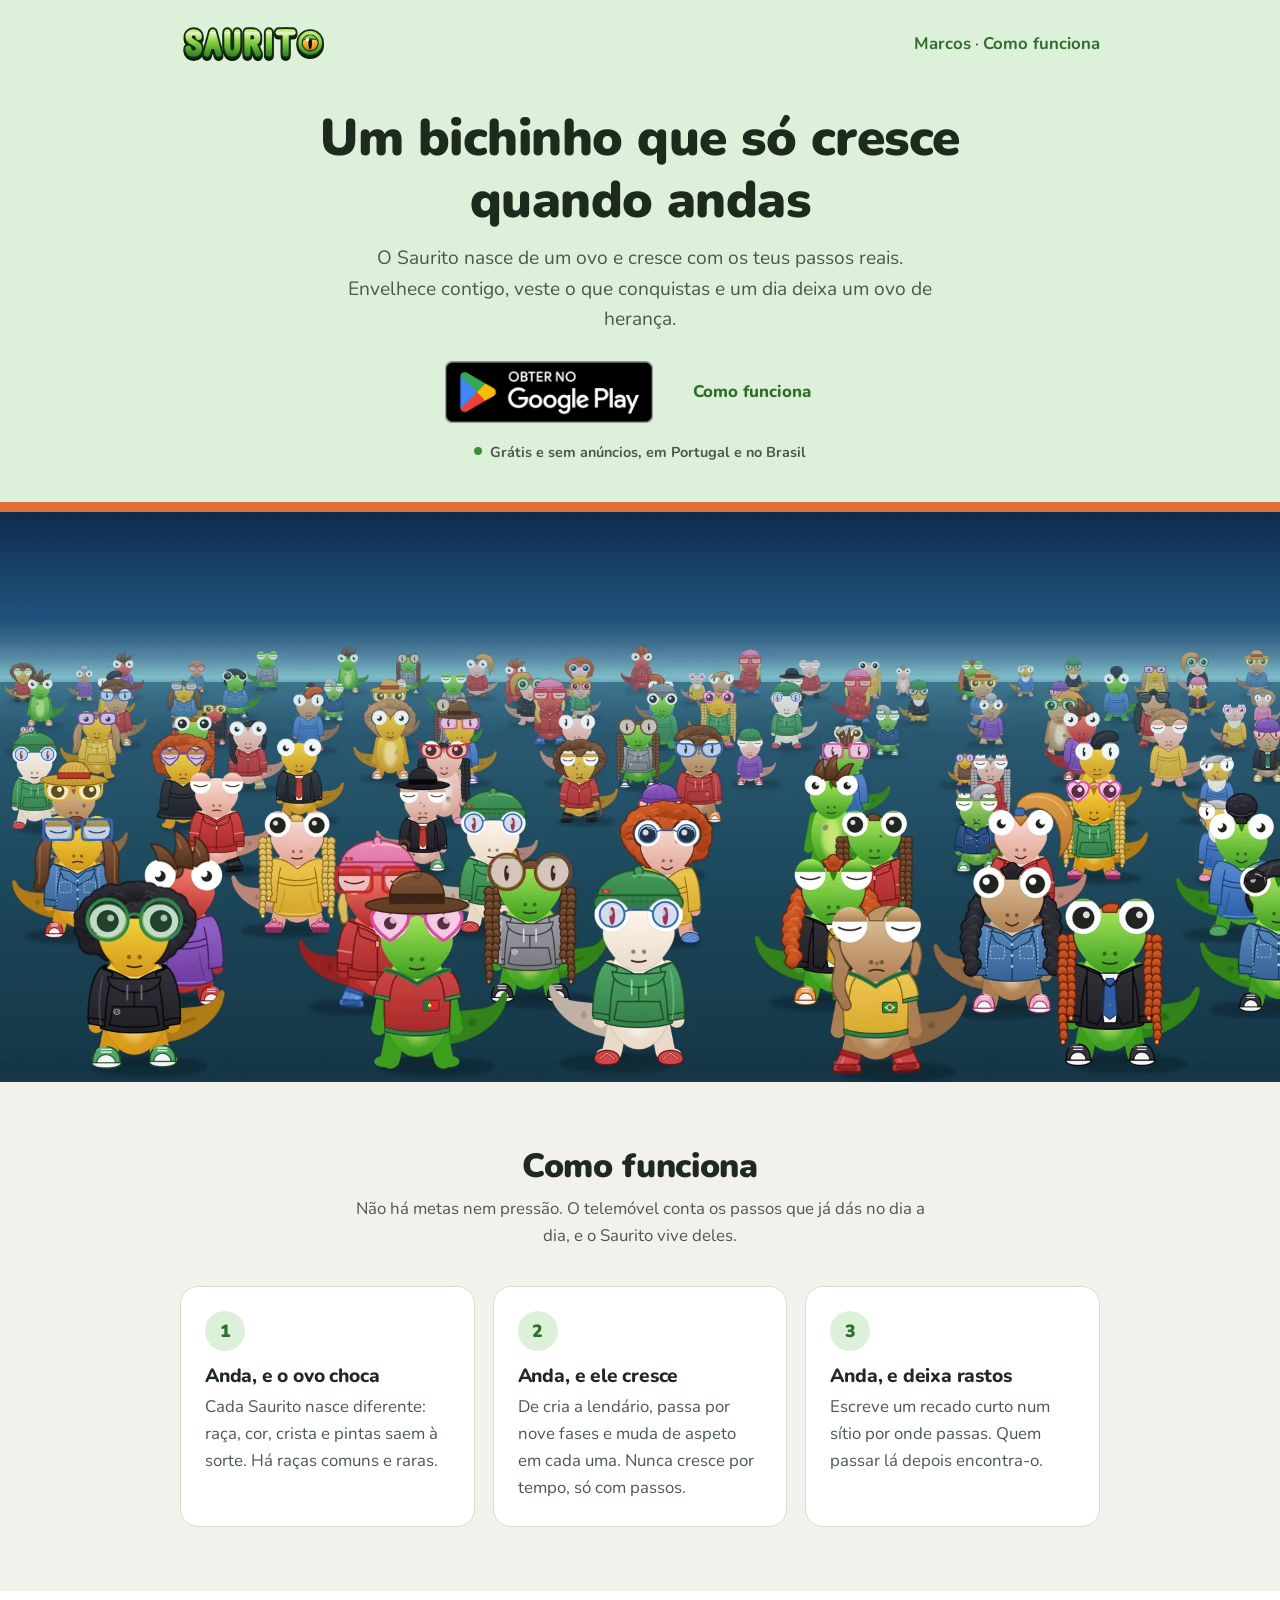
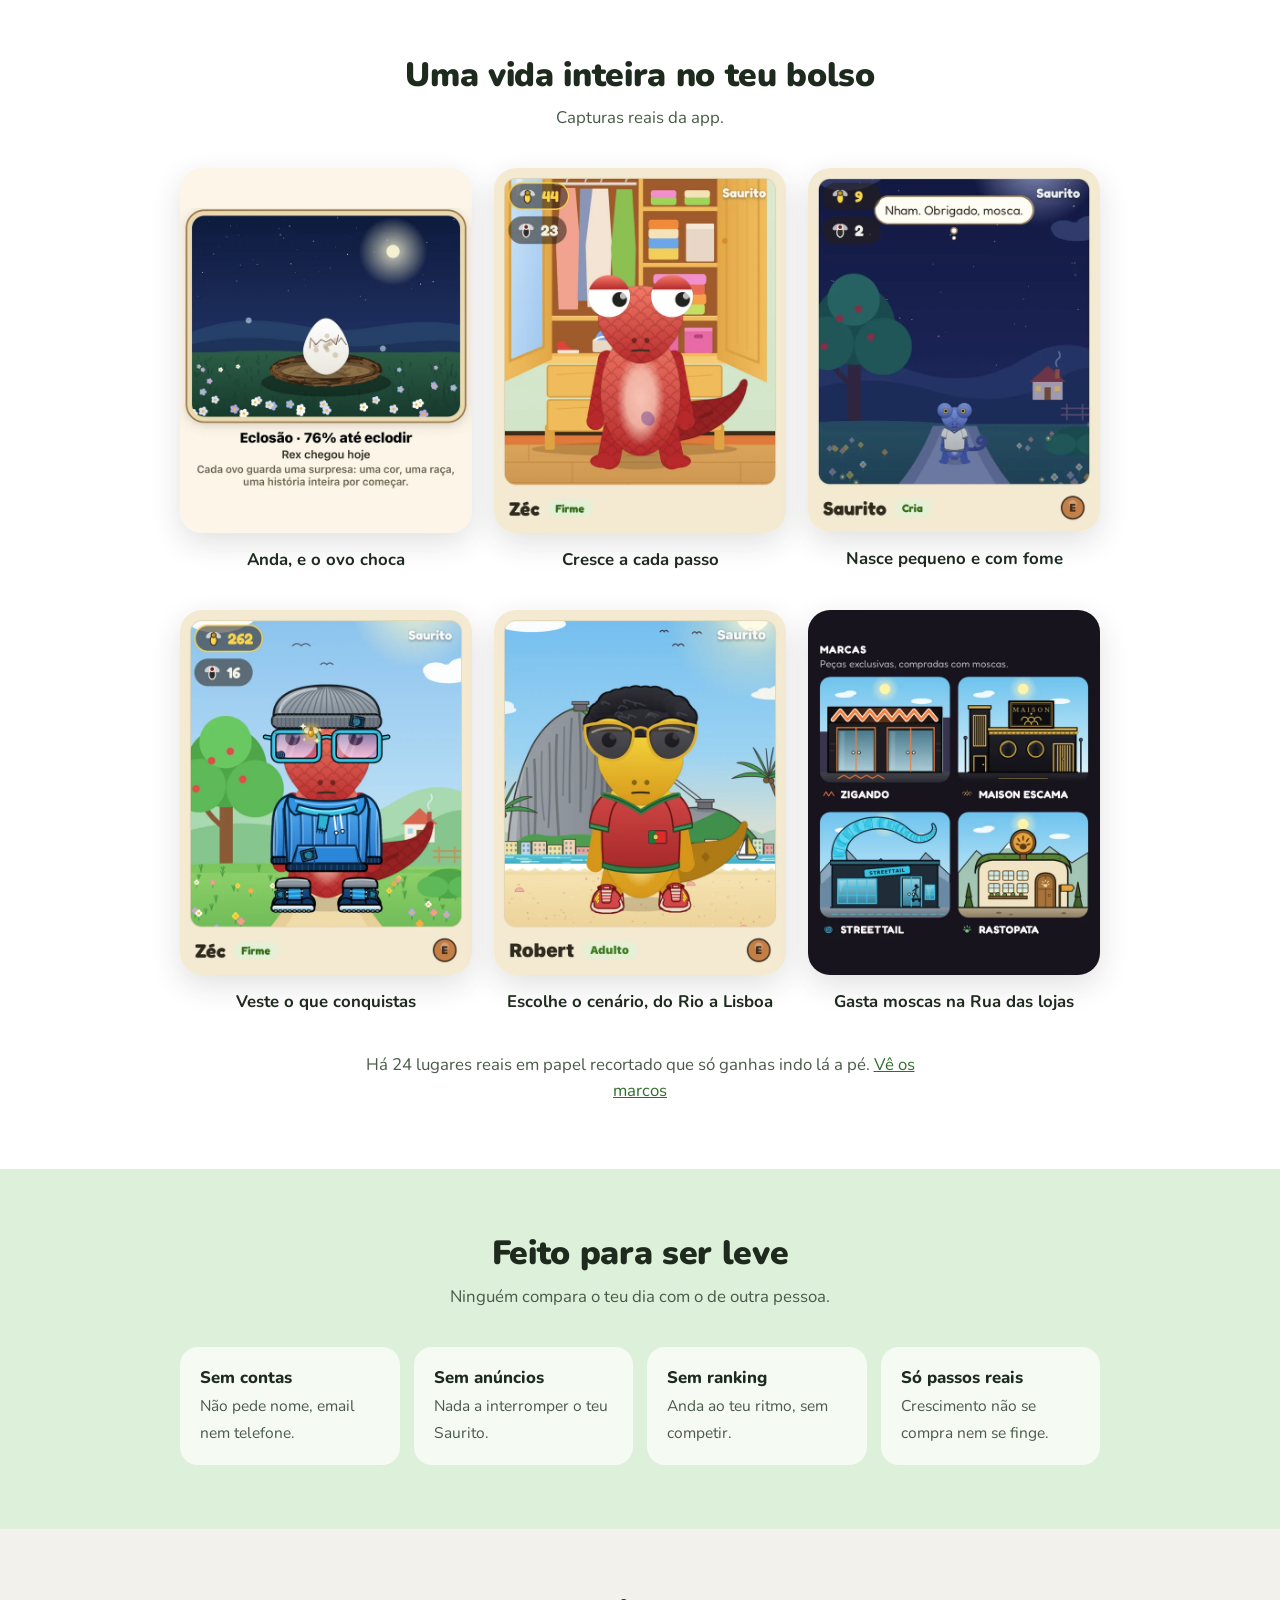
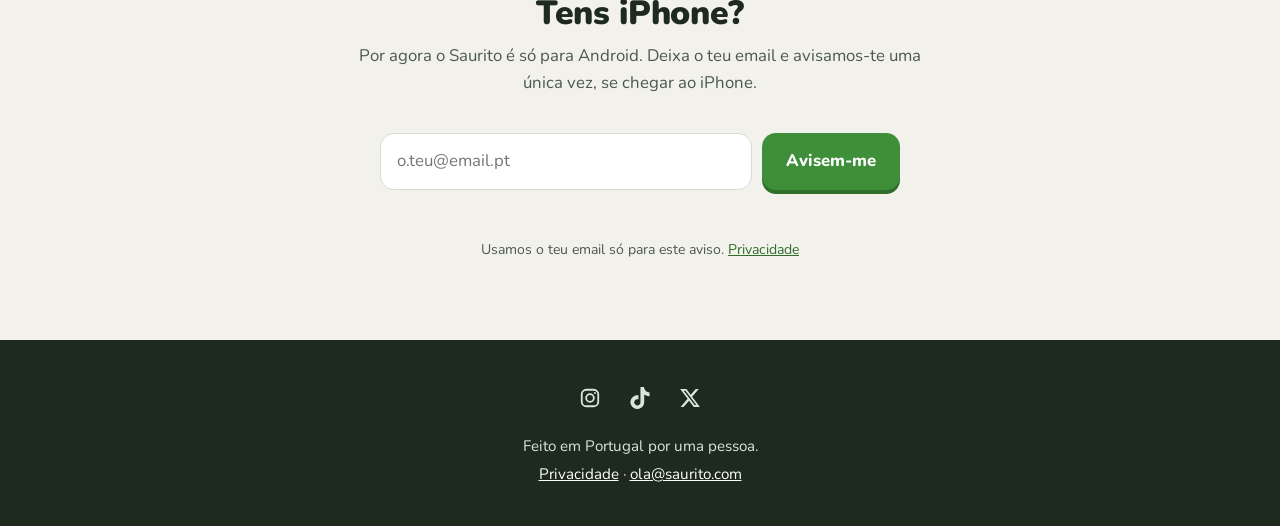
==== commit 3153e464: "Página /marcos/ com os 24 cenários de papel recortado Página para SEO (quem pesquisa Torre de Belém," ====
--- a/index.html
+++ b/index.html
@@ -102,7 +102,7 @@
 <header class="topo">
   <div class="barra">
     <a class="logo" href="/" aria-label="Saurito, página inicial"><img src="/img/saurito-logo.svg" width="545" height="146" alt="Saurito" /></a>
-    <nav><a href="#como-funciona">Como funciona</a></nav>
+    <nav><a href="/marcos/">Marcos</a> &middot; <a href="#como-funciona">Como funciona</a></nav>
   </div>
   <div class="contentor">
     <h1>Um bichinho que só cresce quando andas</h1>
@@ -153,6 +153,7 @@
         <li><figure><img src="/img/app/robert-rio.webp" width="640" height="800" loading="lazy" alt="O Robert, um Saurito amarelo com cabelo encaracolado, óculos de sol e camisola de Portugal, numa praia do Rio de Janeiro." /><figcaption>Escolhe o cenário, do Rio a Lisboa</figcaption></figure></li>
         <li><figure><img src="/img/app/rua-lojas.webp" width="640" height="800" loading="lazy" alt="A Rua das lojas da app, com quatro marcas: Zigando, Maison Escama, Streettail e Rastopata." /><figcaption>Gasta moscas na Rua das lojas</figcaption></figure></li>
       </ul>
+      <p class="intro" style="margin:36px auto 0">Há 24 lugares reais em papel recortado que só ganhas indo lá a pé. <a href="/marcos/">Vê os marcos</a></p>
     </div>
   </section>
 
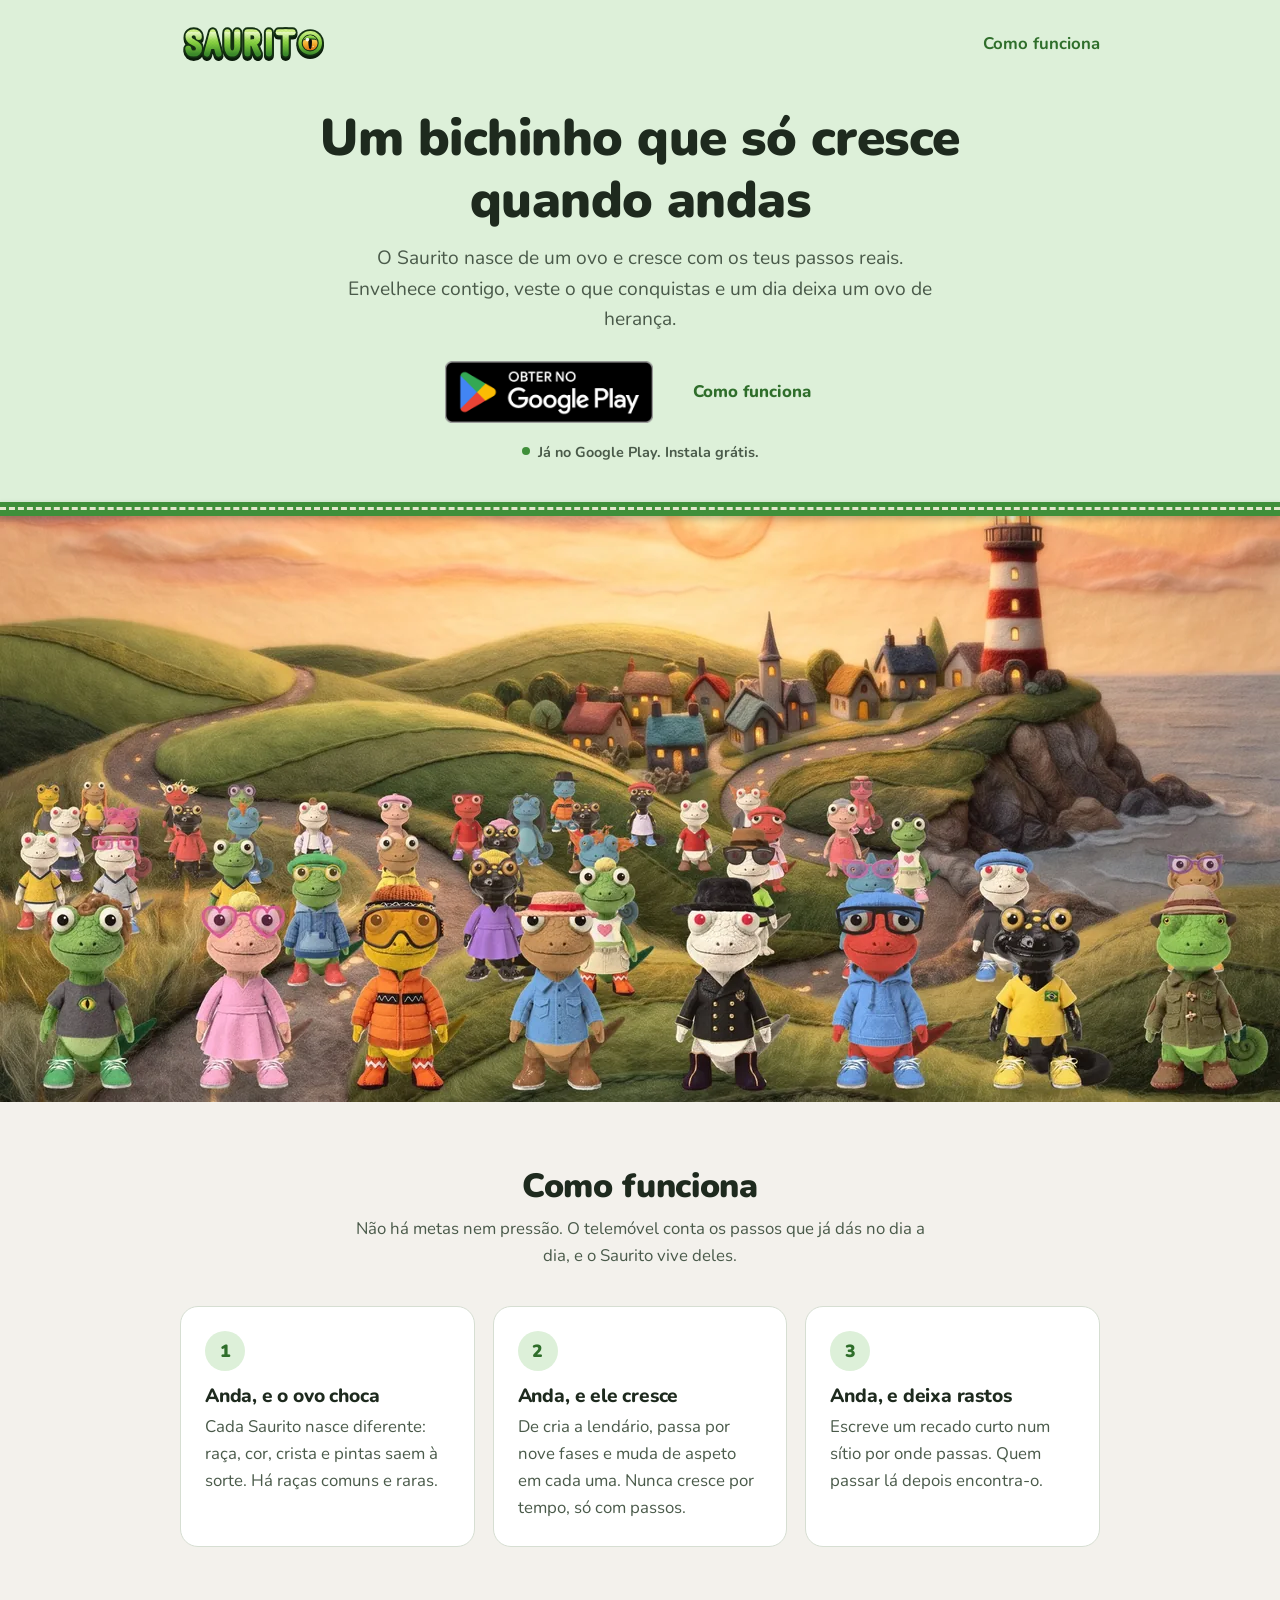
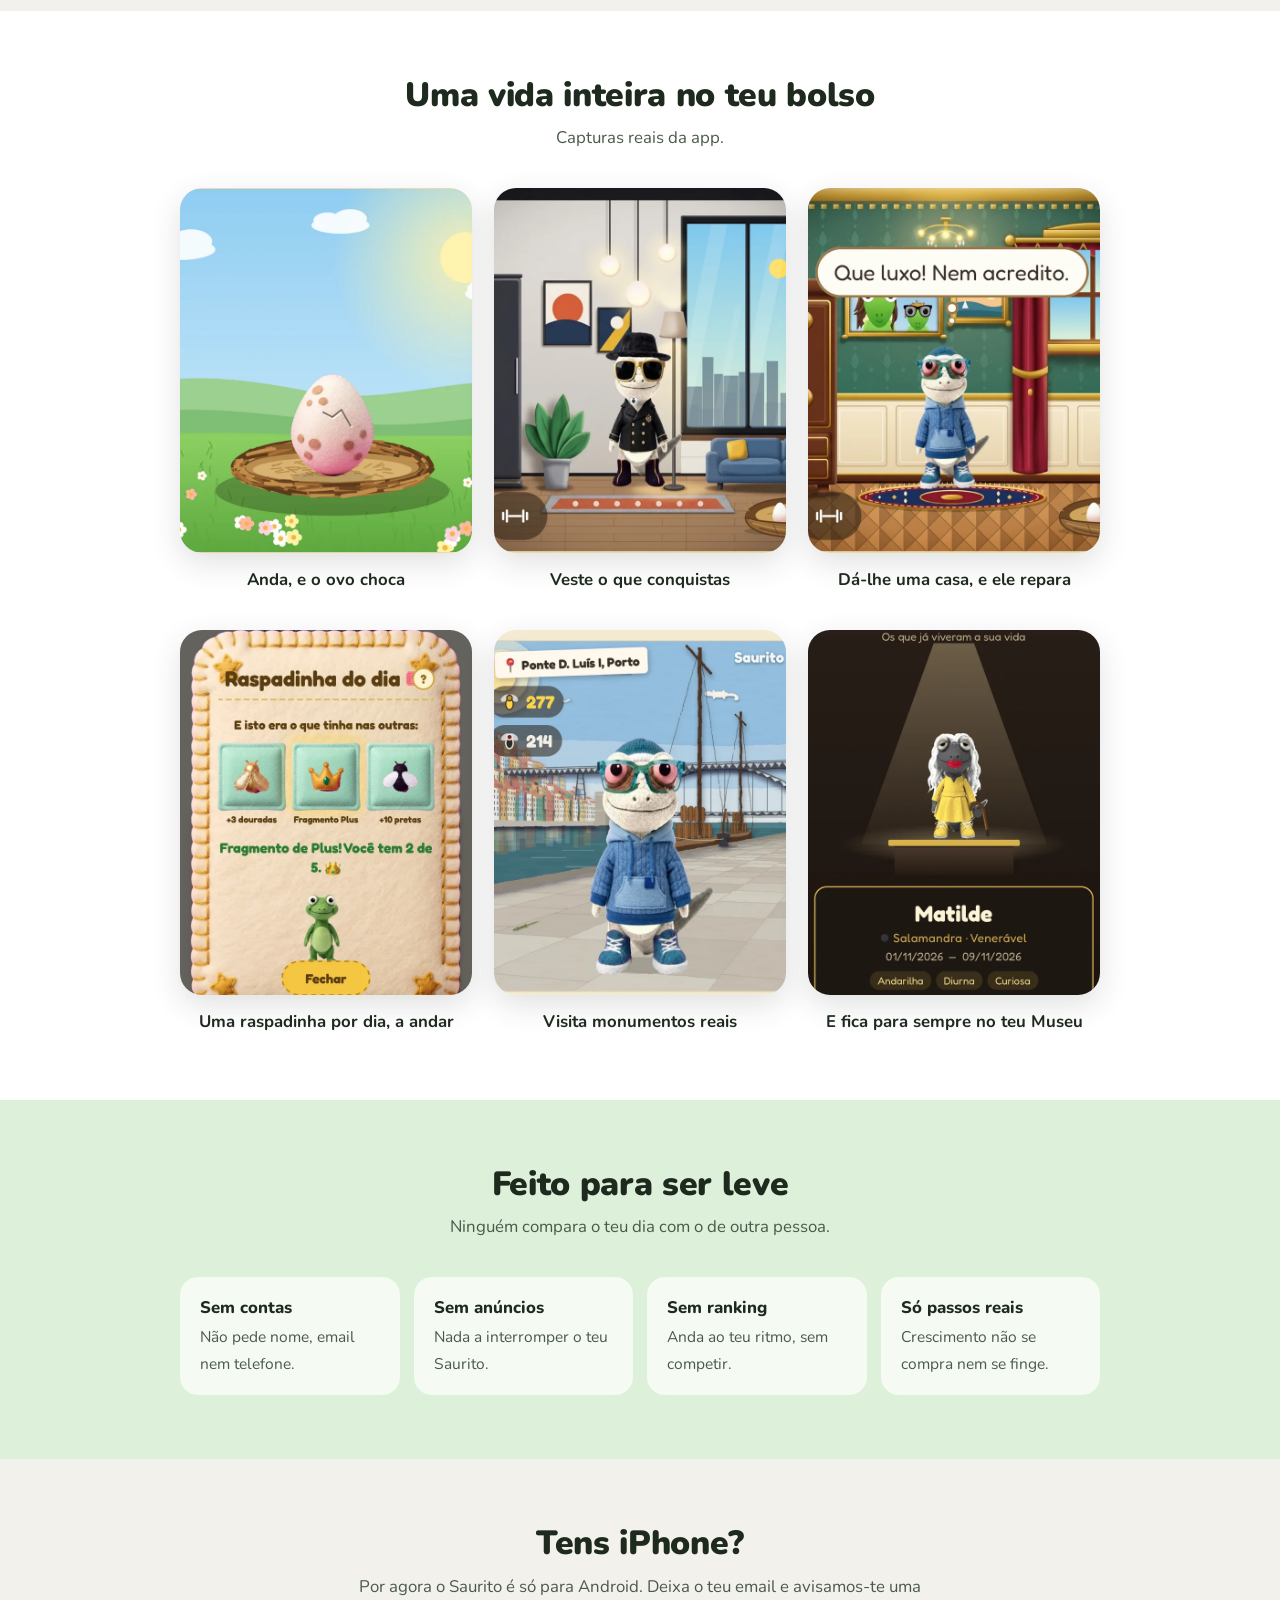
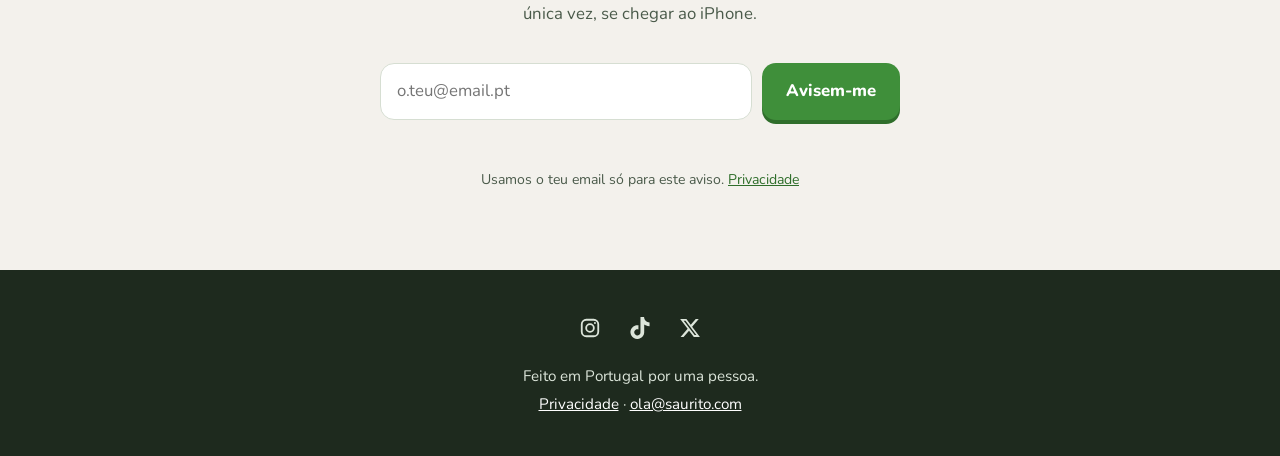
==== commit cf068377: "Topo do site: multidão de Sauritos de peluche (8 raças), com recorte próprio para telemóvel Co-Autho" ====
--- a/index.html
+++ b/index.html
@@ -4,20 +4,20 @@
 <meta charset="utf-8" />
 <meta name="viewport" content="width=device-width, initial-scale=1" />
 <link rel="canonical" href="https://saurito.com/" />
-<link rel="icon" href="/favicon.svg" type="image/svg+xml" />
-<link rel="apple-touch-icon" href="/icon-512.png" />
+<link rel="icon" href="/favicon.png" type="image/png" sizes="48x48" />
+<link rel="apple-touch-icon" href="/apple-touch-icon.png" />
 <title>Saurito: um bichinho que cresce com os teus passos</title>
 <meta name="description" content="O Saurito nasce de um ovo e só cresce quando andas. Passos reais, sem contas, sem anúncios e sem ranking. Grátis no Google Play." />
 <meta property="og:title" content="Saurito" />
 <meta property="og:description" content="Um bichinho que nasce de um ovo e só cresce quando andas." />
 <meta property="og:type" content="website" />
 <meta property="og:url" content="https://saurito.com/" />
-<meta property="og:image" content="https://saurito.com/og.png" />
+<meta property="og:image" content="https://saurito.com/og.jpg" />
 <meta property="og:image:width" content="1200" />
 <meta property="og:image:height" content="630" />
-<meta property="og:image:alt" content="Saurito, um bichinho verde que cresce com os teus passos" />
+<meta property="og:image:alt" content="Sauritos de peluche das oito raças num prado de feltro, com o texto: Um bichinho que só cresce quando andas." />
 <meta name="twitter:card" content="summary_large_image" />
-<meta name="twitter:image" content="https://saurito.com/og.png" />
+<meta name="twitter:image" content="https://saurito.com/og.jpg" />
 <script type="application/ld+json">
 {
   "@context": "https://schema.org",
@@ -42,9 +42,19 @@
   .acoes { display: flex; flex-wrap: wrap; gap: 10px 16px; justify-content: center; align-items: center; }
   .estado { display: inline-block; margin: 18px 0 0; font-size: .9rem; font-weight: 700; color: var(--suave); }
   .estado::before { content: ""; display: inline-block; width: 8px; height: 8px; border-radius: 50%; background: var(--destaque); margin-right: 8px; vertical-align: 2px; }
-  .multidao { margin: 36px 0 0; background: var(--noite); border-top: 10px solid var(--rodape); }
-  .multidao img { display: block; width: 100%; max-width: 1600px; height: auto; margin: 0 auto; }
-  @media (max-width: 640px) { .multidao img { height: 300px; object-fit: cover; object-position: 50% 75%; } }
+  /* Multidao de peluche: imagem a toda a largura; no telemovel ha um recorte proprio (4 + 4 racas, maiores) */
+  .multidao { position: relative; margin: 36px 0 0; background: #E9B98A; }
+  .multidao img { display: block; width: 100%; height: auto; }
+  /* costura de feltro a separar o topo da imagem */
+  .multidao::before {
+    content: ""; position: absolute; left: 0; right: 0; top: 0; height: 14px; z-index: 1;
+    background: var(--destaque);
+    box-shadow: 0 3px 6px rgba(30,42,30,.25);
+  }
+  .multidao::after {
+    content: ""; position: absolute; left: 0; right: 0; top: 5px; z-index: 2;
+    border-top: 3px dashed rgba(255,248,230,.85);
+  }
 
   /* Secções */
   section.bloco { padding: 64px 0; }
@@ -102,7 +112,7 @@
 <header class="topo">
   <div class="barra">
     <a class="logo" href="/" aria-label="Saurito, página inicial"><img src="/img/saurito-logo.svg" width="545" height="146" alt="Saurito" /></a>
-    <nav><a href="/marcos/">Marcos</a> &middot; <a href="#como-funciona">Como funciona</a></nav>
+    <nav><a href="#como-funciona">Como funciona</a></nav>
   </div>
   <div class="contentor">
     <h1>Um bichinho que só cresce quando andas</h1>
@@ -111,11 +121,15 @@
       <a class="selo-play" href="https://play.google.com/store/apps/details?id=com.andreconnan.passos" rel="noopener"><img src="/img/google-play-pt.png" width="478" height="142" alt="Obter no Google Play" /></a>
       <a class="btn btn-secundario" href="#como-funciona">Como funciona</a>
     </div>
-    <p class="estado">Grátis e sem anúncios, em Portugal e no Brasil</p>
+    <p class="estado">Já no Google Play. Instala grátis.</p>
   </div>
   <figure class="multidao">
-    <img src="/img/multidao.webp" width="1920" height="855" fetchpriority="high"
-         alt="Dezenas de Sauritos, lagartos de cores diferentes, com chapéus, óculos, casacos, vestidos e fatos, todos de pé numa planície azul." />
+    <picture>
+      <source media="(max-width: 640px)" srcset="/img/multidao-telemovel-720.webp 720w, /img/multidao-telemovel.webp 1080w" sizes="100vw" width="1080" height="1000" />
+      <img src="/img/multidao-1920.webp" srcset="/img/multidao-1280.webp 1280w, /img/multidao-1920.webp 1920w" sizes="100vw"
+           width="1920" height="900" fetchpriority="high"
+           alt="Dezenas de Sauritos de peluche, das oito raças, com roupas, chapéus e óculos do jogo, num prado de feltro ao pôr do sol, com uma aldeia e um farol ao fundo." />
+    </picture>
   </figure>
 </header>
 
@@ -146,14 +160,13 @@
       <h2 id="jg-t">Uma vida inteira no teu bolso</h2>
       <p class="intro">Capturas reais da app.</p>
       <ul class="capturas">
-        <li><figure><img src="/img/app/ovo-ninho.webp" width="640" height="800" loading="lazy" alt="Um ovo rachado num ninho, à noite, a 76% de chocar." /><figcaption>Anda, e o ovo choca</figcaption></figure></li>
-        <li><figure><img src="/img/app/zec-armario.webp" width="640" height="800" loading="lazy" alt="O Zéc, um Saurito vermelho já crescido, em frente ao armário aberto." /><figcaption>Cresce a cada passo</figcaption></figure></li>
-        <li><figure><img src="/img/app/cria-noite.webp" width="640" height="799" loading="lazy" alt="Um Saurito azul acabado de nascer, de t-shirt, num caminho à noite, a dizer: Nham. Obrigado, mosca." /><figcaption>Nasce pequeno e com fome</figcaption></figure></li>
-        <li><figure><img src="/img/app/zec-campo.webp" width="640" height="800" loading="lazy" alt="O Zéc, um Saurito vermelho de gorro, óculos azuis, camisola e ténis, num campo com uma árvore e uma casa." /><figcaption>Veste o que conquistas</figcaption></figure></li>
-        <li><figure><img src="/img/app/robert-rio.webp" width="640" height="800" loading="lazy" alt="O Robert, um Saurito amarelo com cabelo encaracolado, óculos de sol e camisola de Portugal, numa praia do Rio de Janeiro." /><figcaption>Escolhe o cenário, do Rio a Lisboa</figcaption></figure></li>
-        <li><figure><img src="/img/app/rua-lojas.webp" width="640" height="800" loading="lazy" alt="A Rua das lojas da app, com quatro marcas: Zigando, Maison Escama, Streettail e Rastopata." /><figcaption>Gasta moscas na Rua das lojas</figcaption></figure></li>
+        <li><figure><img src="/img/app/ovo-ninho.webp" width="640" height="800" loading="lazy" alt="Um ovo de feltro rosa com pintas, num ninho de palha, num prado com flores, quase a chocar." /><figcaption>Anda, e o ovo choca</figcaption></figure></li>
+        <li><figure><img src="/img/app/escama-sala.webp" width="640" height="800" loading="lazy" alt="Um Saurito de peluche branco, de óculos escuros, chapéu e casaco preto da Maison Escama, numa sala moderna." /><figcaption>Veste o que conquistas</figcaption></figure></li>
+        <li><figure><img src="/img/app/casa-luxo.webp" width="640" height="800" loading="lazy" alt="Um Saurito de peluche de camisola azul numa casa rica, com um balão a dizer: Que luxo! Nem acredito." /><figcaption>Dá-lhe uma casa, e ele repara</figcaption></figure></li>
+        <li><figure><img src="/img/app/raspadinha.webp" width="640" height="800" loading="lazy" alt="A Raspadinha do dia, um cartão de feltro com três casinhas: moscas douradas, um fragmento Plus e moscas pretas." /><figcaption>Uma raspadinha por dia, a andar</figcaption></figure></li>
+        <li><figure><img src="/img/app/porto.webp" width="640" height="800" loading="lazy" alt="Um Saurito de peluche de camisola azul e óculos verdes, junto à Ponte D. Luís I, no Porto." /><figcaption>Visita monumentos reais</figcaption></figure></li>
+        <li><figure><img src="/img/app/museu.webp" width="640" height="800" loading="lazy" alt="O Museu da app: a Matilde, uma salamandra velhinha de vestido amarelo, num pedestal iluminado." /><figcaption>E fica para sempre no teu Museu</figcaption></figure></li>
       </ul>
-      <p class="intro" style="margin:36px auto 0">Há 24 lugares reais em papel recortado que só ganhas indo lá a pé. <a href="/marcos/">Vê os marcos</a></p>
     </div>
   </section>
 
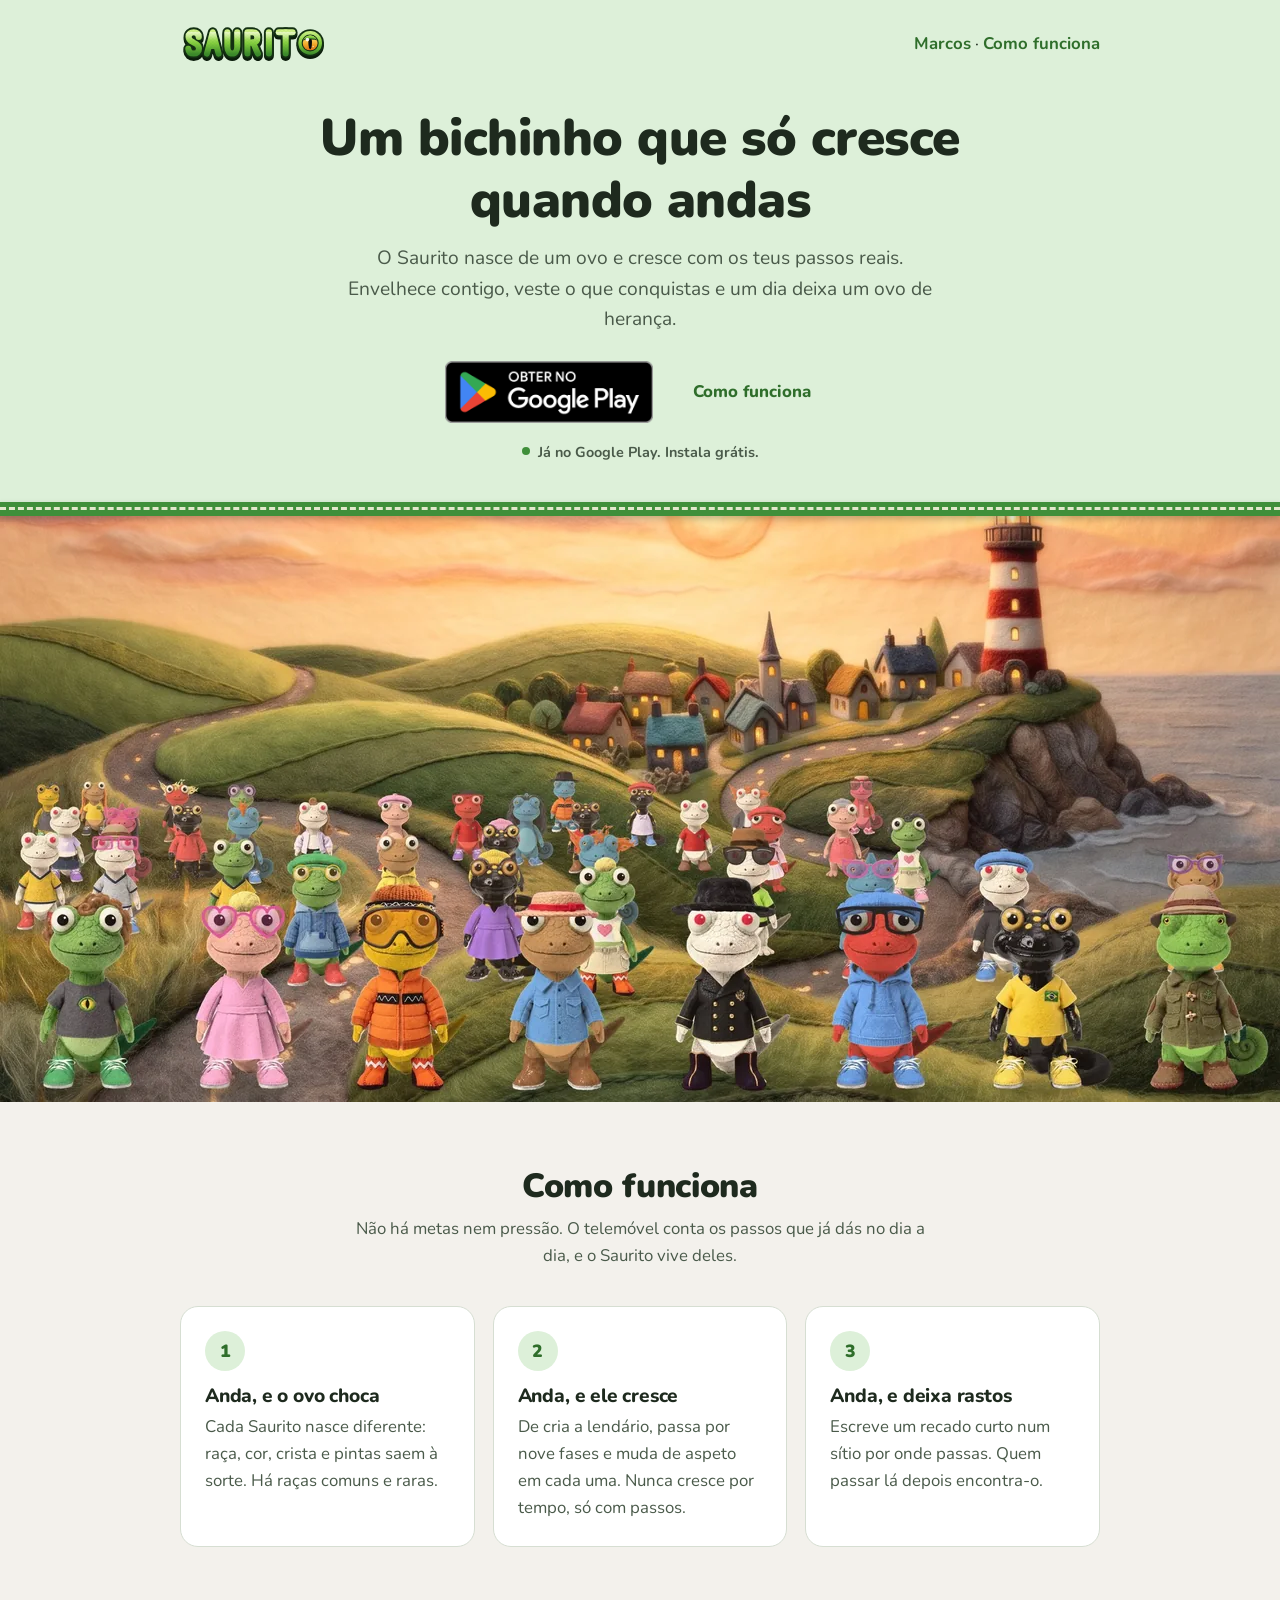
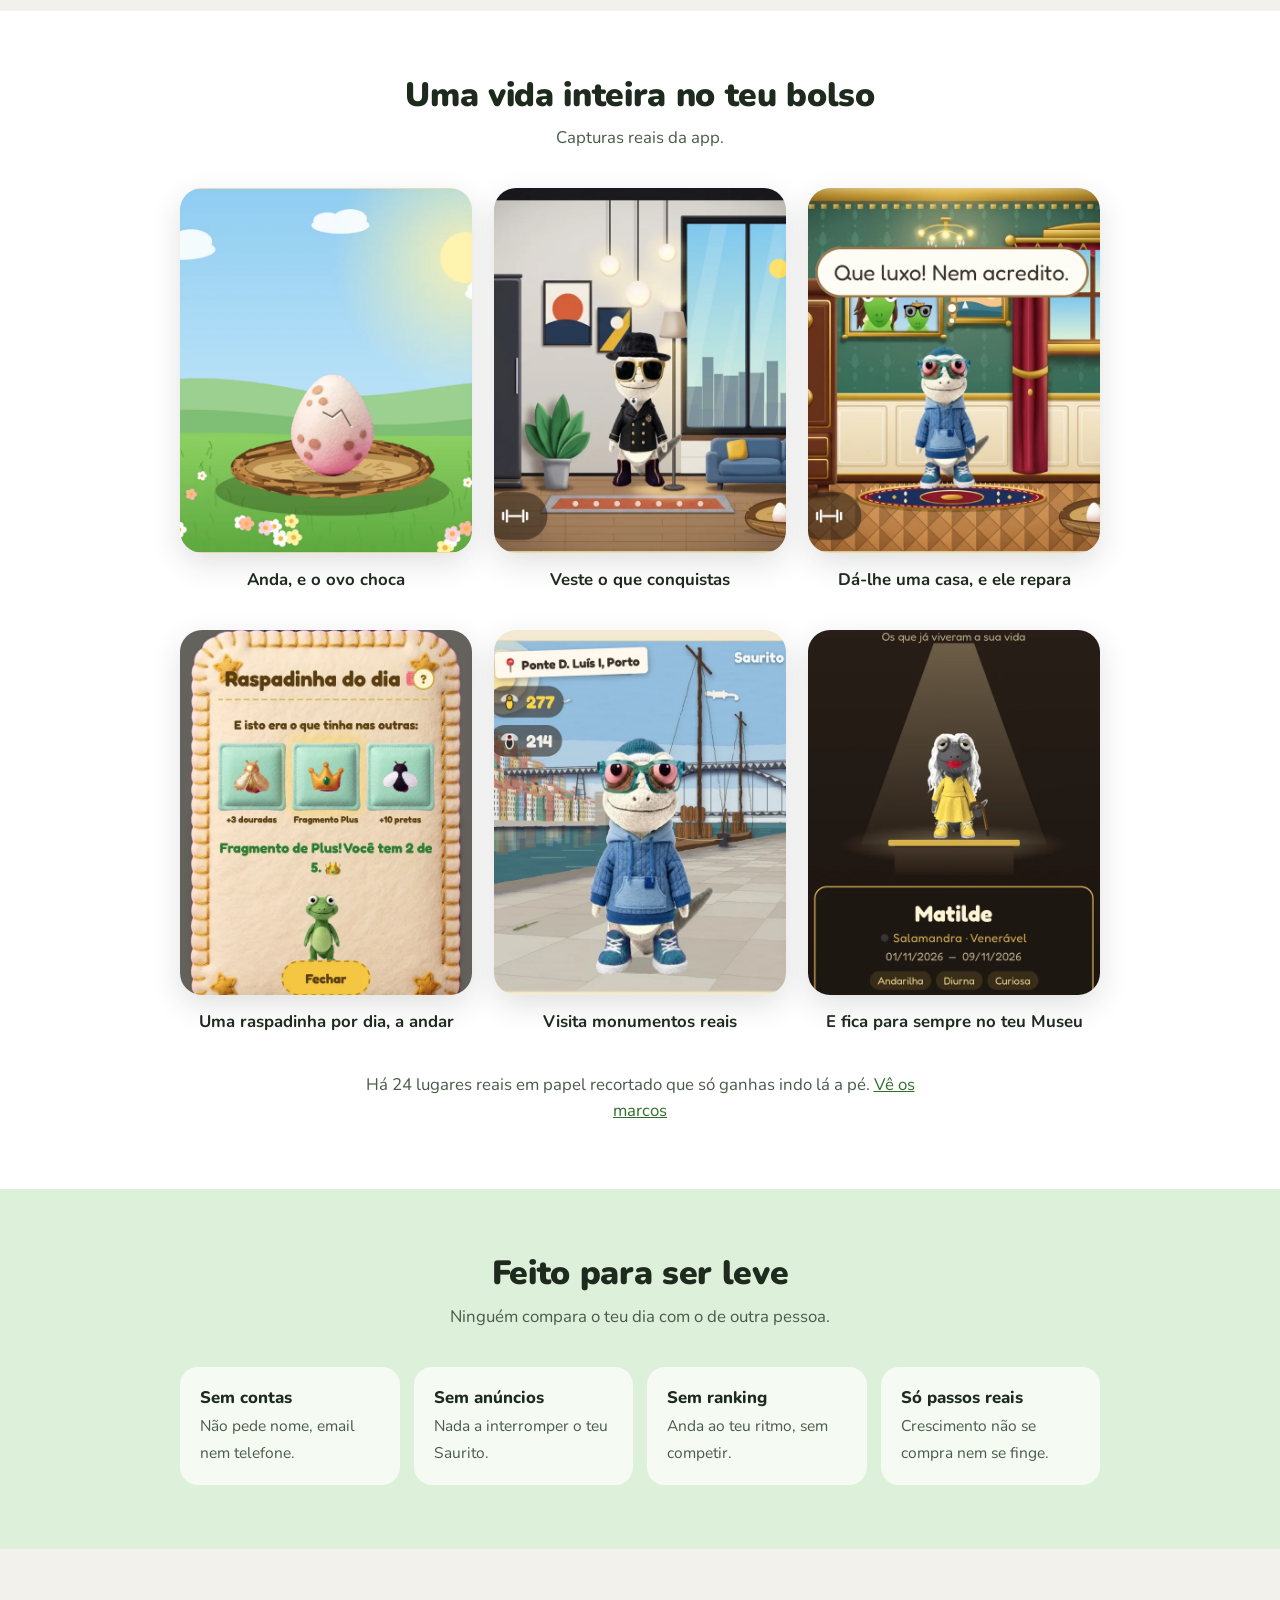
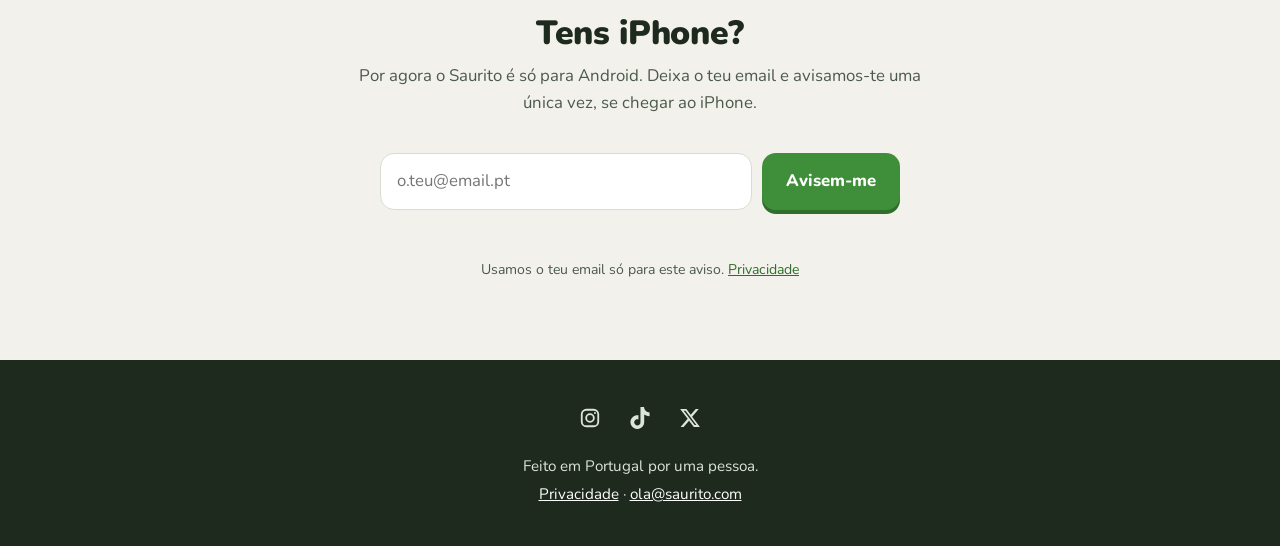
==== commit e5f8407c: "Merge pull request #6 from andreboa13-code/pagina-marcos Página dos marcos (saurito.com/marcos)" ====
--- a/index.html
+++ b/index.html
@@ -112,7 +112,7 @@
 <header class="topo">
   <div class="barra">
     <a class="logo" href="/" aria-label="Saurito, página inicial"><img src="/img/saurito-logo.svg" width="545" height="146" alt="Saurito" /></a>
-    <nav><a href="#como-funciona">Como funciona</a></nav>
+    <nav><a href="/marcos/">Marcos</a> &middot; <a href="#como-funciona">Como funciona</a></nav>
   </div>
   <div class="contentor">
     <h1>Um bichinho que só cresce quando andas</h1>
@@ -167,6 +167,7 @@
         <li><figure><img src="/img/app/porto.webp" width="640" height="800" loading="lazy" alt="Um Saurito de peluche de camisola azul e óculos verdes, junto à Ponte D. Luís I, no Porto." /><figcaption>Visita monumentos reais</figcaption></figure></li>
         <li><figure><img src="/img/app/museu.webp" width="640" height="800" loading="lazy" alt="O Museu da app: a Matilde, uma salamandra velhinha de vestido amarelo, num pedestal iluminado." /><figcaption>E fica para sempre no teu Museu</figcaption></figure></li>
       </ul>
+      <p class="intro" style="margin:36px auto 0">Há 24 lugares reais em papel recortado que só ganhas indo lá a pé. <a href="/marcos/">Vê os marcos</a></p>
     </div>
   </section>
 
